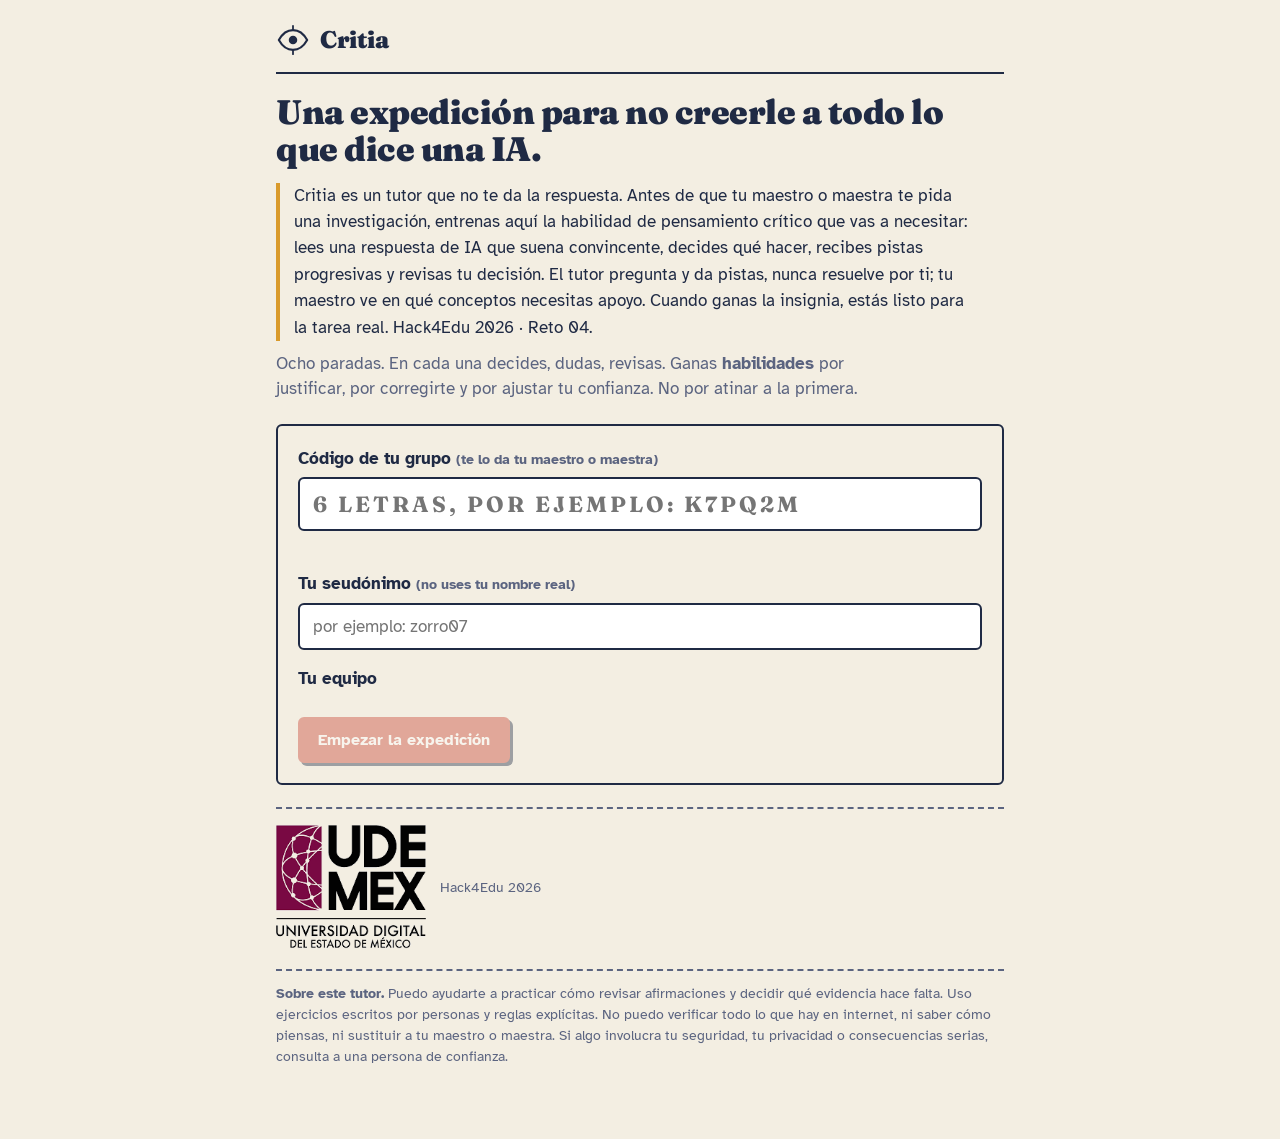
==== frontend/caso.html @ 3238a78c "Bloque 3: escalera de ayudas (pista suave → pista fuerte → respuesta al final), botón 'Necesito una " ====
<!doctype html>
<html lang="es">
<head>
<meta charset="utf-8">
<meta name="viewport" content="width=device-width, initial-scale=1">
<title>Critia · Caso</title>
<link rel="stylesheet" href="assets/css/estilo.css">
</head>
<body>
<div class="contenedor">
  <header class="cabecera">
    <a class="logo" href="index.html"><span class="ojo" id="logo-ojo"></span>Critia</a>
    <div class="jugador" id="jugador"></div>
  </header>

  <div class="pasos">
    <div class="paso" id="p1"></div><div class="paso" id="p2"></div><div class="paso" id="p3"></div><div class="paso" id="p4"></div>
  </div>

  <!-- Paso 1: decidir -->
  <section id="decidir" class="tarjeta">
    <div class="etiqueta-mision" id="etiqueta"></div>
    <h1 id="titulo"></h1>
    <div class="situacion" id="situacion"></div>
    <div class="pregunta" id="pregunta"></div>
    <div class="opciones" id="opciones"></div>
    <textarea id="abierta" class="oculto" placeholder="Escribe aquí tu respuesta..."></textarea>

    <div class="confianza">
      <div class="confianza-cab"><label for="conf" style="margin:0">¿Qué tan seguro estás?</label><span class="confianza-valor" id="conf-valor">50</span></div>
      <input type="range" id="conf" min="0" max="100" step="5" value="50">
      <div class="escala"><span>Nada seguro</span><span>Totalmente seguro</span></div>
    </div>

    <label for="just">¿Por qué? <span class="suave peq">(una línea; cuenta como una habilidad)</span></label>
    <input type="text" id="just" placeholder="Elegí esto porque..." maxlength="200">

    <div class="tutor oculto" id="pista-previa" style="margin-top:12px">
      <div class="avatar" id="av0"></div>
      <div><div class="dice" id="pp-dice"></div><div class="motivo" id="pp-motivo"></div><div class="pista" id="pp-pista"></div></div>
    </div>
    <div class="acciones">
      <button class="btn btn-primario" id="enviar" disabled>Decidir</button>
      <button class="btn btn-secundario" id="pedir-pista" title="Cada pista que pides te ayuda un poco más; resolver sin pistas vale más">Necesito una pista</button>
      <button class="btn btn-enlace" id="duda" title="Si crees que el caso está mal planteado">Creo que este caso está mal</button>
    </div>
  </section>

  <!-- Paso 2: pista -->
  <section id="pista-seccion" class="oculto">
    <div class="tutor">
      <div class="avatar" id="av1"></div>
      <div>
        <div class="dice" id="tutor-dice"></div>
        <div class="motivo" id="tutor-motivo"></div>
        <div class="pista" id="tutor-pista"></div>
      </div>
    </div>
  </section>

  <!-- Paso 3: revisar -->
  <section id="revisar" class="tarjeta oculto">
    <h2>Piénsalo otra vez. ¿Qué decides?</h2>
    <p class="suave">Puedes quedarte con tu respuesta o cambiarla. Lo que cuenta es que la revises.</p>
    <div class="opciones" id="opciones2"></div>
    <div class="confianza">
      <div class="confianza-cab"><label for="conf2" style="margin:0">¿Y ahora qué tan seguro estás?</label><span class="confianza-valor" id="conf2-valor">50</span></div>
      <input type="range" id="conf2" min="0" max="100" step="5" value="50">
      <div class="escala"><span>Nada seguro</span><span>Totalmente seguro</span></div>
    </div>
    <div class="acciones"><button class="btn btn-primario" id="enviar2" disabled>Confirmar</button></div>
  </section>

  <!-- Paso 4: cierre -->
  <section id="cierre" class="tarjeta oculto">
    <div class="tutor" style="margin-top:0">
      <div class="avatar" id="av2"></div>
      <div><div class="dice" id="cierre-dice"></div><div class="motivo" id="cierre-motivo"></div></div>
    </div>
    <div class="sentidos-ganados" id="sentidos"></div>
    <h2>Lo que había que ver</h2>
    <div class="explicacion" id="explicacion"></div>
    <div class="habilidad-caja" id="habilidad"></div>
    <div id="reflexion-caja">
      <label for="reflexion" id="reflexion-pregunta"></label>
      <textarea id="reflexion" placeholder="Escribe con tus palabras..."></textarea>
      <p class="suave peq">Esto lo lee tu maestro o maestra, no el sistema.</p>
    </div>
    <div class="acciones">
      <button class="btn btn-primario" id="terminar">Guardar y volver al mapa</button>
    </div>
  </section>
  <div class="pie-inst"><img src="assets/img/udemex.png" alt="Universidad Digital del Estado de México"><span>Hack4Edu 2026</span></div>
</div>

<script src="assets/js/iconos.js"></script>
<script src="assets/js/api.js"></script>
<script>
(async function () {
  document.getElementById('logo-ojo').innerHTML = ICONO.ojo;
  document.getElementById('av1').innerHTML = ICONO.ojo;
  document.getElementById('av2').innerHTML = ICONO.ojo;
  document.getElementById('av0').innerHTML = ICONO.ojo;
  const alumno = Sesion.leer();
  if (!alumno) { location.href = 'index.html'; return; }
  const id = new URLSearchParams(location.search).get('id');
  if (!id) { location.href = 'index.html'; return; }

  const meta = await api('/meta');
  const mapaQ = Sesion.mapa() ? `?mapa=${Sesion.mapa()}` : '';
  const prog = await api(`/alumno/${alumno.seudonimo}/progreso${mapaQ}`);
  pintarCabecera(alumno, prog.sentidos_total);

  const ab = await api(`/caso/${id}/abrir`, 'POST', { seudonimo: alumno.seudonimo, mapa: Sesion.mapa() });
  const caso = ab.caso, intento = ab.intento_id;
  const abierta = caso.formato === 'reflexion_abierta';
  const mision = meta.misiones.find(m => m.n === caso.mision);

  const $ = s => document.getElementById(s);
  const setPaso = n => { for (let i = 1; i <= 4; i++) { const p = $('p' + i); p.className = 'paso' + (i < n ? ' hecho' : i === n ? ' activo' : ''); } };
  setPaso(1);

  // ---- Paso 1 ----
  $('etiqueta').textContent = `Misión ${caso.mision} · ${mision ? mision.nombre : ''}`;
  $('titulo').textContent = caso.titulo;
  $('situacion').textContent = caso.situacion;
  $('pregunta').textContent = caso.pregunta;

  let clave = null, clave2 = null;
  function pintarOpciones(contenedor, alElegir) {
    contenedor.innerHTML = '';
    caso.opciones.forEach(o => {
      const b = document.createElement('button');
      b.className = 'opcion';
      b.innerHTML = `<span class="letra">${esc(o.clave)}</span><span>${esc(o.texto)}</span>`;
      b.onclick = () => { [...contenedor.children].forEach(x => x.classList.remove('elegida')); b.classList.add('elegida'); alElegir(o.clave); };
      contenedor.appendChild(b);
    });
  }
  if (abierta) {
    $('opciones').classList.add('oculto');
    $('abierta').classList.remove('oculto');
    $('just').parentElement.querySelector('label[for=just]').classList.add('oculto');
    $('just').classList.add('oculto');
    $('abierta').oninput = () => { $('enviar').disabled = $('abierta').value.trim().length < 10; };
    $('duda').classList.add('oculto');
  } else {
    pintarOpciones($('opciones'), k => { clave = k; $('enviar').disabled = false; });
  }
  $('conf').oninput = () => $('conf-valor').textContent = $('conf').value;
  $('conf2').oninput = () => $('conf2-valor').textContent = $('conf2').value;

  // Pedir una pista antes de decidir (sube un escalón cada vez; máximo 2)
  let pistasPedidas = 0;
  $('pedir-pista').onclick = async () => {
    try {
      const r = await api(`/intento/${intento}/pista`, 'POST');
      pistasPedidas = r.nivel;
      $('pista-previa').classList.remove('oculto');
      $('pp-dice').textContent = r.texto_accion; $('pp-motivo').textContent = 'Motivo: ' + r.texto_motivo;
      $('pp-pista').innerHTML = `<b>Pista ${r.nivel === 1 ? 'suave' : 'fuerte'}:</b> ${esc(r.pista)}`;
      if (!r.quedan) { $('pedir-pista').disabled = true; $('pedir-pista').textContent = 'Ya no hay más pistas'; }
      else $('pedir-pista').textContent = 'Necesito otra pista';
    } catch (e) { toast(e.message); }
  };
  if (abierta) $('pedir-pista').classList.add('oculto');

  let dudaReportada = false;
  $('duda').onclick = async () => {
    if (dudaReportada) return;
    await api(`/intento/${intento}/duda`, 'POST');
    dudaReportada = true;
    toast('Gracias por avisar. Tu maestro revisará este caso. Aun así, responde.');
  };

  $('enviar').onclick = async () => {
    $('enviar').disabled = true;
    try {
      const conf = +$('conf').value;
      const just = abierta ? $('abierta').value.trim() : $('just').value.trim();
      const r = await api(`/intento/${intento}/responder`, 'POST', { clave: abierta ? '-' : clave, confianza: conf, justificacion: just });
      [...$('opciones').children].forEach(b => b.disabled = true);
      $('conf').disabled = true; $('just').disabled = true; $('abierta').disabled = true;

      if (abierta) {
        // Un caso abierto se cierra de inmediato: lo revisa el docente.
        const r2 = await api(`/intento/${intento}/revisar`, 'POST', { clave: '-', confianza: conf });
        await api(`/intento/${intento}/reflexion`, 'POST', { texto: just });
        mostrarCierre(r2, true);
        return;
      }
      setPaso(2);
      $('tutor-dice').textContent = r.texto_accion;
      $('tutor-motivo').textContent = 'Motivo: ' + r.texto_motivo;
      $('tutor-pista').innerHTML = r.pista ? `<b>Pista ${r.nivel === 2 ? 'fuerte' : 'suave'}:</b> ${esc(r.pista)}` : '';
      $('pedir-pista').disabled = true;
      $('tutor-pista').classList.toggle('oculto', !r.pista);
      $('pista-seccion').classList.remove('oculto');
      $('revisar').classList.remove('oculto');
      $('conf2').value = conf; $('conf2-valor').textContent = conf;
      pintarOpciones($('opciones2'), k => { clave2 = k; $('enviar2').disabled = false; });
      // Preselecciona la respuesta inicial
      const idx = caso.opciones.findIndex(o => o.clave === clave);
      if (idx >= 0) $('opciones2').children[idx].click();
      $('revisar').scrollIntoView({ behavior: 'smooth' });
      setPaso(3);
    } catch (e) { toast(e.message); $('enviar').disabled = false; }
  };

  // ---- Paso 3 ----
  $('enviar2').onclick = async () => {
    $('enviar2').disabled = true;
    try {
      const r2 = await api(`/intento/${intento}/revisar`, 'POST', { clave: clave2, confianza: +$('conf2').value });
      if (r2.continua) {
        // Todavía queda una ayuda: el tutor señala dónde mirar y pide una tercera decisión
        $('tutor-dice').textContent = r2.texto_accion;
        $('tutor-motivo').textContent = 'Motivo: ' + r2.texto_motivo;
        $('tutor-pista').innerHTML = `<b>Pista fuerte:</b> ${esc(r2.pista)}`;
        $('revisar').querySelector('h2').textContent = 'Última decisión. ¿Qué eliges ahora?';
        $('pista-seccion').scrollIntoView({ behavior: 'smooth' });
        $('enviar2').disabled = false;
        return;
      }
      [...$('opciones2').children].forEach(b => b.disabled = true);
      $('conf2').disabled = true;
      mostrarCierre(r2, false);
    } catch (e) { toast(e.message); $('enviar2').disabled = false; }
  };

  // ---- Paso 4 ----
  function mostrarCierre(r2, esAbierta) {
    setPaso(4);
    $('cierre-dice').textContent = r2.texto_accion;
    $('cierre-motivo').textContent = 'Motivo: ' + r2.texto_motivo;
    $('sentidos').innerHTML = meta.sentidos.map(s => `
      <div class="sentido ${r2.sentidos.includes(s.clave) ? 'ganado' : ''}" title="${s.descripcion}">
        <span class="icono">${ICONO[s.clave] || ''}</span><div class="nombre">${s.nombre}</div>
      </div>`).join('');
    $('explicacion').textContent = r2.explicacion;
    const RES = { solo: 'Lo resolviste sin pistas.', con_pregunta: 'Lo resolviste con una pregunta de ayuda.', con_senalamiento: 'Lo resolviste después de que el tutor te señaló dónde mirar.', no_resolvio: 'Esta vez no salió; la explicación te muestra el paso que faltaba.' };
    if (r2.resolucion && RES[r2.resolucion]) $('cierre-motivo').textContent += ' · ' + RES[r2.resolucion];
    if (r2.habilidad) {
      const hDef = (meta.marco_teorico?.habilidades || []).find(h => h.clave === r2.habilidad.clave) || {};
      $('habilidad').innerHTML = `<span class="icono">${ICONO.lupa || ''}</span><div><b>Habilidad que practicaste:</b> ${esc(r2.habilidad.nombre)} <span class="suave">· ${esc(r2.habilidad.autor)}</span>${hDef.definicion ? `<div class="peq suave">${esc(hDef.definicion)}</div>` : ''}</div>`;
    }
    if (r2.reflexion && !esAbierta) { $('reflexion-pregunta').textContent = r2.reflexion; }
    else { $('reflexion-caja').classList.add('oculto'); }
    $('cierre').classList.remove('oculto');
    $('cierre').scrollIntoView({ behavior: 'smooth' });
    pintarCabecera(alumno, prog.sentidos_total + r2.sentidos.length);
  }

  $('terminar').onclick = async () => {
    const t = $('reflexion').value.trim();
    if (t && !$('reflexion-caja').classList.contains('oculto')) {
      await api(`/intento/${intento}/reflexion`, 'POST', { texto: t });
    }
    location.href = 'index.html';
  };
})().catch(e => { console.error(e); toast('Algo falló: ' + e.message, 5000); });
</script>
</body>
</html>
---- frontend/assets/css/estilo.css ----
/* Critia — cuaderno de expedición */
@import url('https://fonts.googleapis.com/css2?family=Fraunces:opsz,wght@9..144,500;9..144,700;9..144,900&family=Atkinson+Hyperlegible:ital,wght@0,400;0,700;1,400&display=swap');

:root {
  --papel: #F3EEE2;
  --papel-2: #EAE3D3;
  --papel-3: #DED5C0;
  --tinta: #1F2A44;
  --tinta-suave: #5B6480;
  --sello: #C8402F;
  --hierba: #4F7A4A;
  --ambar: #D99A2B;
  --ambar-claro: #F4E2B8;
  --rojo: #C8402F; --azul: #2F5FA8; --verde: #4F7A4A; --amarillo: #D99A2B; --violeta: #6B2D9E;
  --trazo: 2px;
  --r: 6px;
  --serif: 'Fraunces', Georgia, serif;
  --sans: 'Atkinson Hyperlegible', system-ui, sans-serif;
}

* { box-sizing: border-box; }
html, body { margin: 0; padding: 0; }
body {
  font-family: var(--sans);
  background: var(--papel);
  color: var(--tinta);
  line-height: 1.5;
  font-size: 17px;
  min-height: 100vh;
}
a { color: var(--tinta); }
button { font-family: inherit; }
.oculto { display: none !important; }
:focus-visible { outline: 3px solid var(--ambar); outline-offset: 2px; }
@media (prefers-reduced-motion: reduce) { *, *::before, *::after { animation: none !important; transition: none !important; } }

.contenedor { max-width: 760px; margin: 0 auto; padding: 16px 16px 72px; }

/* ---------- Cabecera ---------- */
.cabecera { display: flex; align-items: center; justify-content: space-between; gap: 12px; padding: 6px 0 14px; border-bottom: var(--trazo) solid var(--tinta); margin-bottom: 20px; }
.logo { display: flex; align-items: center; gap: 10px; font-family: var(--serif); font-weight: 900; font-size: 24px; letter-spacing: -.3px; text-decoration: none; color: var(--tinta); }
.logo .ojo { width: 34px; height: 34px; flex: 0 0 34px; }
.jugador { display: flex; align-items: center; gap: 10px; font-size: 15px; }
.ficha-equipo { width: 12px; height: 12px; border-radius: 50%; display: inline-block; border: 2px solid var(--tinta); }
.ficha-equipo.rojo { background: var(--rojo); } .ficha-equipo.azul { background: var(--azul); }
.ficha-equipo.verde { background: var(--verde); } .ficha-equipo.amarillo { background: var(--amarillo); } .ficha-equipo.violeta { background: var(--violeta); }
.sentidos-pill { font-family: var(--serif); font-weight: 700; font-size: 18px; }
.sentidos-pill small { font-family: var(--sans); font-weight: 400; font-size: 13px; color: var(--tinta-suave); margin-left: 3px; }

/* ---------- Bloques ---------- */
.tarjeta { background: transparent; border: var(--trazo) solid var(--tinta); border-radius: var(--r); padding: 20px; }
.tarjeta + .tarjeta { margin-top: 18px; }
h1 { font-family: var(--serif); font-weight: 900; font-size: 34px; line-height: 1.1; margin: 0 0 8px; letter-spacing: -.5px; }
h2 { font-family: var(--serif); font-weight: 700; font-size: 22px; line-height: 1.2; margin: 0 0 8px; }
p { margin: 8px 0; }
.suave { color: var(--tinta-suave); }
.peq { font-size: 14px; }

/* ---------- Botones ---------- */
.btn { display: inline-flex; align-items: center; justify-content: center; gap: 8px; border: var(--trazo) solid var(--tinta); border-radius: var(--r); padding: 11px 18px; font-weight: 700; font-size: 16px; cursor: pointer; background: var(--papel); color: var(--tinta); text-decoration: none; transition: transform .08s; }
.btn:active { transform: translate(1px, 1px); }
.btn:disabled { opacity: .4; cursor: not-allowed; }
.btn-primario { background: var(--sello); border-color: var(--sello); color: #fff; box-shadow: 3px 3px 0 var(--tinta); }
.btn-primario:active { box-shadow: 1px 1px 0 var(--tinta); }
.btn-secundario { background: var(--papel); }
.btn-enlace { border: 0; background: transparent; text-decoration: underline; text-underline-offset: 3px; padding: 6px 8px; font-weight: 400; color: var(--tinta-suave); }

/* ---------- Formularios ---------- */
label { display: block; font-weight: 700; margin: 16px 0 6px; }
input[type=text], input[type=password], textarea, select {
  width: 100%; background: #fff; color: var(--tinta); border: var(--trazo) solid var(--tinta);
  border-radius: var(--r); padding: 11px 13px; font-size: 17px; font-family: inherit;
}
textarea { min-height: 96px; resize: vertical; }

.equipos { display: grid; grid-template-columns: repeat(4, 1fr); gap: 10px; }
.equipo-btn { border: var(--trazo) solid var(--tinta); background: var(--papel); color: var(--tinta); border-radius: var(--r); padding: 12px 6px; font-weight: 700; cursor: pointer; text-transform: capitalize; }
.equipo-btn .ficha-equipo { width: 22px; height: 22px; display: block; margin: 0 auto 6px; }
.equipo-btn.activo { background: var(--tinta); color: var(--papel); }
.equipo-btn.activo .ficha-equipo { border-color: var(--papel); }

/* ---------- Mapa: sendero ---------- */
.mapa-cab { display: flex; justify-content: space-between; align-items: flex-end; gap: 16px; flex-wrap: wrap; margin-bottom: 8px; }
.racha { display: flex; align-items: baseline; gap: 8px; }
.racha-num { font-family: var(--serif); font-weight: 900; font-size: 40px; line-height: 1; color: var(--ambar); }
.racha-puntos { display: inline-flex; gap: 5px; margin-left: 6px; vertical-align: middle; }
.racha-puntos i { width: 12px; height: 12px; border-radius: 50%; border: 2px solid var(--tinta); display: block; }
.racha-puntos i.on { background: var(--ambar); }
.enlaces { display: flex; gap: 8px; flex-wrap: wrap; margin: 14px 0 6px; }

.sendero { position: relative; margin-top: 10px; }
.sendero svg.trazo { position: absolute; left: 0; top: 0; width: 100%; height: 100%; pointer-events: none; z-index: 0; }
.parada { position: relative; display: grid; grid-template-columns: 64px 1fr; gap: 14px; padding: 18px 0 22px; }
.parada .marca { width: 52px; height: 52px; border-radius: 50%; border: 3px solid var(--tinta); background: var(--papel); display: grid; place-items: center; font-family: var(--serif); font-weight: 900; font-size: 22px; position: relative; z-index: 1; margin-left: 6px; }
.parada.completa .marca { background: var(--hierba); color: var(--papel); border-color: var(--hierba); }
.parada.actual .marca { background: var(--ambar); border-color: var(--tinta); }
.parada.bloqueada .nombre, .parada.bloqueada .desc, .parada.bloqueada .pins { opacity: .5; }
.parada.bloqueada .marca { color: var(--tinta-suave); border-color: var(--tinta-suave); border-style: dashed; }
.parada .nombre { font-family: var(--serif); font-weight: 700; font-size: 22px; line-height: 1.15; margin-top: 10px; }
.parada .desc { color: var(--tinta-suave); font-size: 15px; margin: 4px 0 10px; max-width: 52ch; }
.parada .avance { font-size: 13px; color: var(--tinta-suave); margin-left: 8px; font-family: var(--sans); font-weight: 400; }
.pins { display: flex; flex-direction: column; gap: 6px; }
.pin { display: inline-flex; align-items: center; gap: 10px; text-decoration: none; font-size: 16px; padding: 8px 12px; border: var(--trazo) solid var(--tinta); border-radius: var(--r); background: #fff; width: fit-content; max-width: 100%; }
.pin::before { content: ""; width: 10px; height: 10px; border-radius: 50%; border: 2px solid var(--tinta); flex: 0 0 10px; }
.pin.hecho { border-style: dashed; background: transparent; color: var(--tinta-suave); }
.pin.hecho::before { background: var(--hierba); border-color: var(--hierba); }
.pin.pendiente:hover { background: var(--ambar-claro); }
.pin.provisional::after { content: "nuevo"; font-size: 12px; background: var(--ambar); color: var(--tinta); padding: 1px 7px; border-radius: 999px; }
.pin .n { font-size: 13px; color: var(--tinta-suave); }
.sello { position: absolute; right: 0; top: 14px; width: 74px; height: 74px; transform: rotate(-12deg); }
.detective .marca { background: var(--tinta); color: var(--papel); }
.detective.bloqueada .marca { background: var(--papel); color: var(--tinta); }

/* ---------- Caso ---------- */
.pasos { display: grid; grid-template-columns: repeat(4, 1fr); gap: 6px; margin-bottom: 18px; }
.paso { height: 8px; border: 2px solid var(--tinta); border-radius: 4px; background: var(--papel); }
.paso.activo { background: var(--ambar); }
.paso.hecho { background: var(--tinta); }
.etiqueta-mision { font-size: 14px; color: var(--tinta-suave); }
.situacion { border-left: 4px solid var(--tinta); padding: 6px 0 6px 16px; margin: 16px 0; white-space: pre-line; font-size: 18px; line-height: 1.55; }
.pregunta { font-family: var(--serif); font-weight: 700; font-size: 21px; margin: 18px 0 12px; }
.opciones { display: grid; gap: 10px; }
.opcion { display: flex; gap: 14px; align-items: flex-start; text-align: left; background: #fff; border: var(--trazo) solid var(--tinta); border-radius: var(--r); padding: 12px 14px; color: var(--tinta); cursor: pointer; font-size: 17px; line-height: 1.4; }
.opcion .letra { flex: 0 0 32px; height: 32px; border-radius: 50%; border: 2px solid var(--tinta); display: grid; place-items: center; font-family: var(--serif); font-weight: 900; }
.opcion.elegida { background: var(--tinta); color: var(--papel); }
.opcion.elegida .letra { background: var(--ambar); color: var(--tinta); border-color: var(--ambar); }
.opcion:disabled { cursor: default; }

.confianza { margin-top: 20px; }
.confianza-cab { display: flex; justify-content: space-between; align-items: baseline; }
.confianza-valor { font-family: var(--serif); font-weight: 900; font-size: 34px; color: var(--ambar); line-height: 1; }
input[type=range] { width: 100%; accent-color: var(--ambar); margin: 10px 0 4px; height: 28px; }
.escala { display: flex; justify-content: space-between; font-size: 13px; color: var(--tinta-suave); }

.tutor { position: relative; display: grid; grid-template-columns: 44px 1fr; gap: 14px; background: var(--ambar-claro); border: var(--trazo) solid var(--tinta); border-radius: var(--r); padding: 16px 18px 16px 14px; margin-top: 18px; }
.tutor::after { content: ""; position: absolute; right: -2px; top: -2px; width: 0; height: 0; border-style: solid; border-width: 0 26px 26px 0; border-color: transparent var(--papel) transparent transparent; }
.tutor .avatar { width: 44px; height: 44px; }
.tutor .dice { font-weight: 700; font-size: 17px; }
.tutor .motivo { font-size: 14px; color: var(--tinta-suave); margin-top: 6px; }
.tutor .pista { margin-top: 10px; padding: 10px 12px; background: #fff; border: 2px dashed var(--tinta); border-radius: var(--r); }
.tutor .pista b { color: var(--sello); }

.sentidos-ganados { display: grid; grid-template-columns: repeat(3, 1fr); gap: 10px; margin: 16px 0; }
.sentido { text-align: center; padding: 14px 8px 12px; border: var(--trazo) dashed var(--tinta-suave); border-radius: var(--r); color: var(--tinta-suave); }
.sentido.ganado { border-style: solid; border-color: var(--hierba); color: var(--tinta); background: #fff; animation: pop .35s ease; }
.sentido .icono { width: 30px; height: 30px; margin: 0 auto 6px; display: block; }
.sentido .nombre { font-weight: 700; font-size: 15px; }
@keyframes pop { 0% { transform: scale(.7); } 70% { transform: scale(1.06); } 100% { transform: scale(1); } }
.explicacion { background: #fff; border: var(--trazo) solid var(--tinta); border-radius: var(--r); padding: 14px 16px; margin-top: 10px; line-height: 1.55; }
.aviso { font-size: 14px; color: var(--tinta-suave); border-top: 2px dashed var(--tinta-suave); padding-top: 12px; margin-top: 20px; }
.acciones { display: flex; gap: 10px; flex-wrap: wrap; align-items: center; margin-top: 20px; }

.toast { position: fixed; left: 50%; bottom: 24px; transform: translateX(-50%); background: var(--tinta); color: var(--papel); padding: 12px 18px; border-radius: var(--r); z-index: 10; max-width: 90vw; }

@media (max-width: 600px) {
  body { font-size: 16px; }
  .contenedor { padding: 12px 14px 64px; }
  h1 { font-size: 28px; }
  .parada { grid-template-columns: 52px 1fr; gap: 10px; }
  .parada .marca { width: 44px; height: 44px; font-size: 19px; margin-left: 4px; }
  .parada .nombre { font-size: 19px; }
  .equipos { grid-template-columns: repeat(2, 1fr); }
  .sello { width: 60px; height: 60px; top: 10px; }
  .logo { font-size: 20px; }
  .sentidos-pill { font-size: 16px; }
}

/* ---------- Objetivo e institución (entrada) ---------- */
.objetivo { max-width: 64ch; font-size: 17px; line-height: 1.55; border-left: 4px solid var(--ambar); padding-left: 14px; margin: 14px 0 10px; }
.institucion { display: flex; align-items: center; gap: 14px; margin-top: 22px; padding-top: 16px; border-top: 2px dashed var(--tinta-suave); color: var(--tinta-suave); font-size: 14px; }
.institucion img { width: 150px; max-width: 42vw; height: auto; display: block; }
.pie-inst { display: flex; align-items: center; justify-content: center; gap: 10px; margin-top: 40px; color: var(--tinta-suave); font-size: 13px; }
.pie-inst img { width: 90px; height: auto; opacity: .85; }
@media (max-width: 600px) {
  .objetivo { font-size: 16px; }
  .institucion { flex-direction: column; align-items: flex-start; gap: 8px; }
  .institucion img { width: 130px; }
}

/* Habilidad del marco teórico mostrada al cierre del caso */
.habilidad-caja{display:flex;gap:12px;align-items:flex-start;margin:14px 0 6px;padding:12px 14px;border:1.5px dashed var(--hierba);border-radius:10px;background:rgba(79,122,74,.07);font-size:15px}
.habilidad-caja .icono{width:26px;height:26px;flex:none;color:var(--hierba)}
.habilidad-caja .icono svg{width:26px;height:26px}
.habilidad-caja:empty{display:none}

/* Selector de postulados en el generador */
.post-grid{display:grid;grid-template-columns:repeat(auto-fill,minmax(300px,1fr));gap:10px;margin:6px 0 14px}
.post-card{display:flex;gap:10px;align-items:flex-start;padding:10px 12px;border:1.5px solid var(--tinta);border-radius:10px;background:#fff;cursor:pointer;font-weight:400;margin:0}
.post-card:has(input:checked){background:rgba(217,154,43,.14);border-color:var(--sello);box-shadow:0 0 0 2px var(--ambar-claro)}
.post-card input{margin-top:4px;flex:none}
.post-card .post-titulo{font-family:var(--serif);font-weight:700;font-size:16px}
.post-card .peq{margin-top:3px}

/* Escudos de equipo */
.escudo { width: 28px; height: 28px; object-fit: contain; display: inline-block; vertical-align: middle; }
.equipo-btn .escudo { width: 56px; height: 56px; display: block; margin: 0 auto 4px; }
/* Selector de mapa (materia) del grupo */
.mapas-sel { display: flex; flex-wrap: wrap; gap: 8px; margin: 10px 0 4px; }
.mapas-sel .mapa-tab { border: 1.5px solid var(--tinta); border-radius: 999px; padding: 6px 14px; background: #fff; cursor: pointer; font: inherit; font-size: 14px; }
.mapas-sel .mapa-tab small { color: var(--tinta-suave); margin-left: 6px; }
.mapas-sel .mapa-tab.activo { background: var(--tinta); color: var(--papel); }
.mapas-sel .mapa-tab.activo small { color: rgba(243,238,226,.75); }
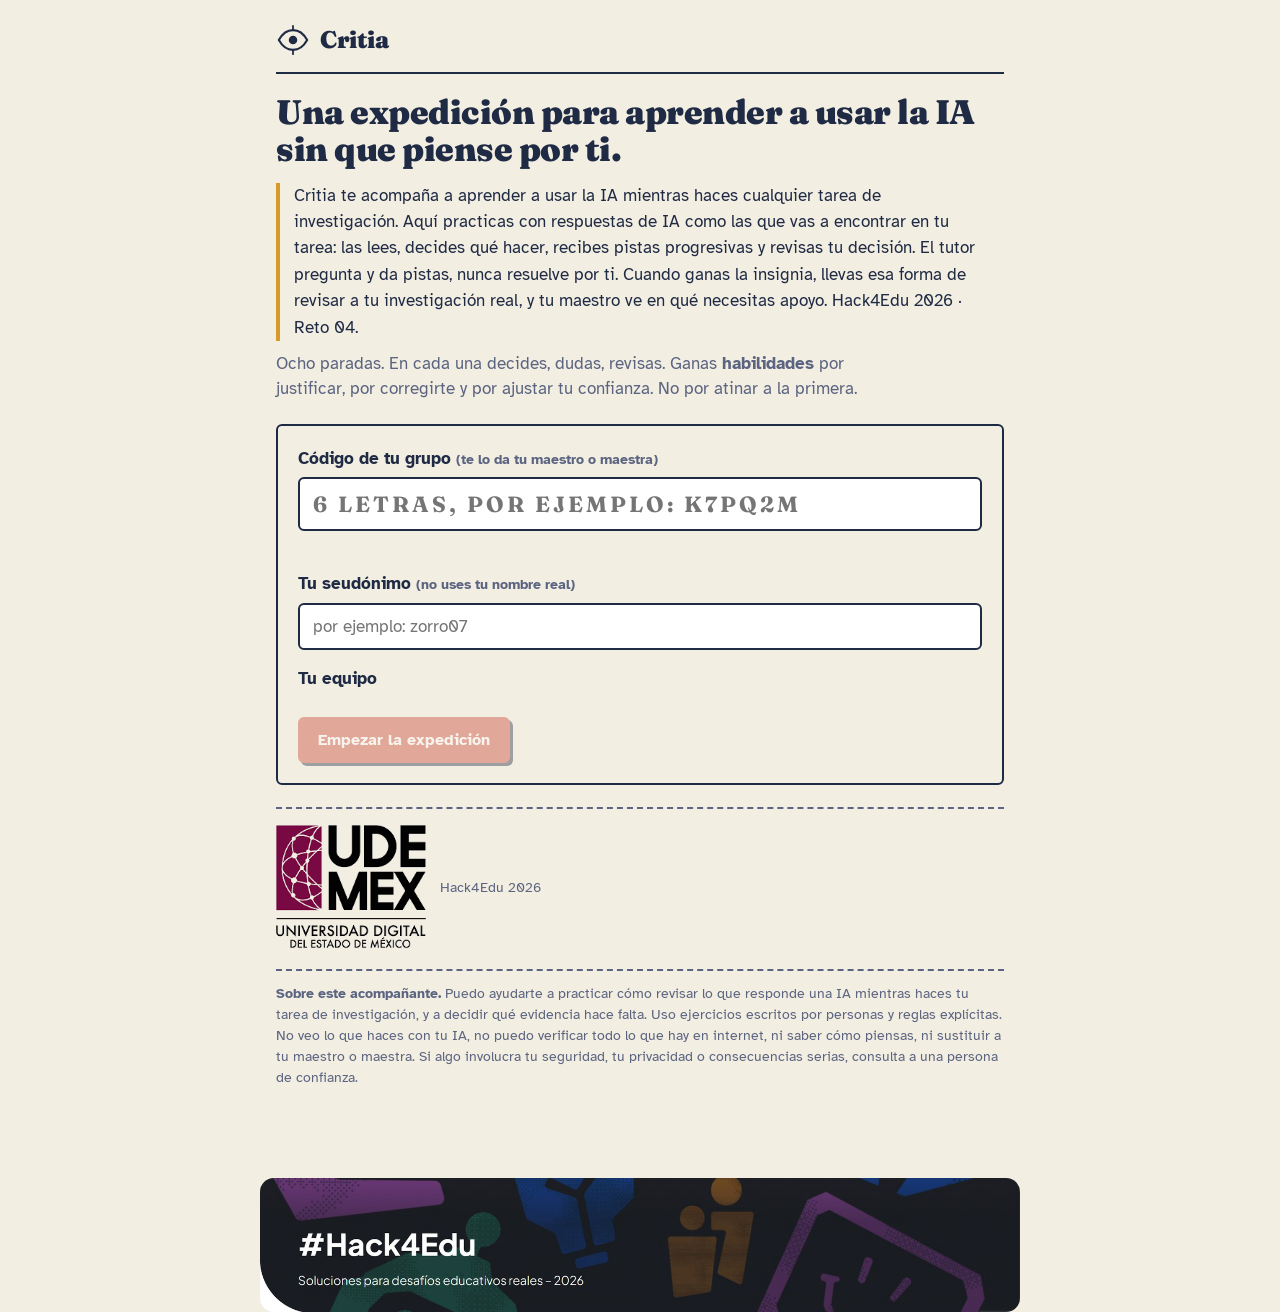
==== commit 6c9256eb: "Aviso 'Sobre este acompañante' acorde al nuevo mensaje y banner de Hack4Edu al pie de todas las pági" ====
--- a/frontend/caso.html
+++ b/frontend/caso.html
@@ -91,6 +91,7 @@
     </div>
   </section>
   <div class="pie-inst"><img src="assets/img/udemex.png" alt="Universidad Digital del Estado de México"><span>Hack4Edu 2026</span></div>
+  <div class="pie-h4e"><img src="assets/img/hack4edu.jpg" alt="#Hack4Edu · Soluciones para desafíos educativos reales – 2026"></div>
 </div>
 
 <script src="assets/js/iconos.js"></script>
--- a/frontend/assets/css/estilo.css
+++ b/frontend/assets/css/estilo.css
@@ -171,6 +171,8 @@
 .institucion img { width: 150px; max-width: 42vw; height: auto; display: block; }
 .pie-inst { display: flex; align-items: center; justify-content: center; gap: 10px; margin-top: 40px; color: var(--tinta-suave); font-size: 13px; }
 .pie-inst img { width: 90px; height: auto; opacity: .85; }
+.pie-h4e { margin: 18px auto 0; max-width: 760px; }
+.pie-h4e img { display: block; width: 100%; height: auto; border-radius: 14px; }
 @media (max-width: 600px) {
   .objetivo { font-size: 16px; }
   .institucion { flex-direction: column; align-items: flex-start; gap: 8px; }
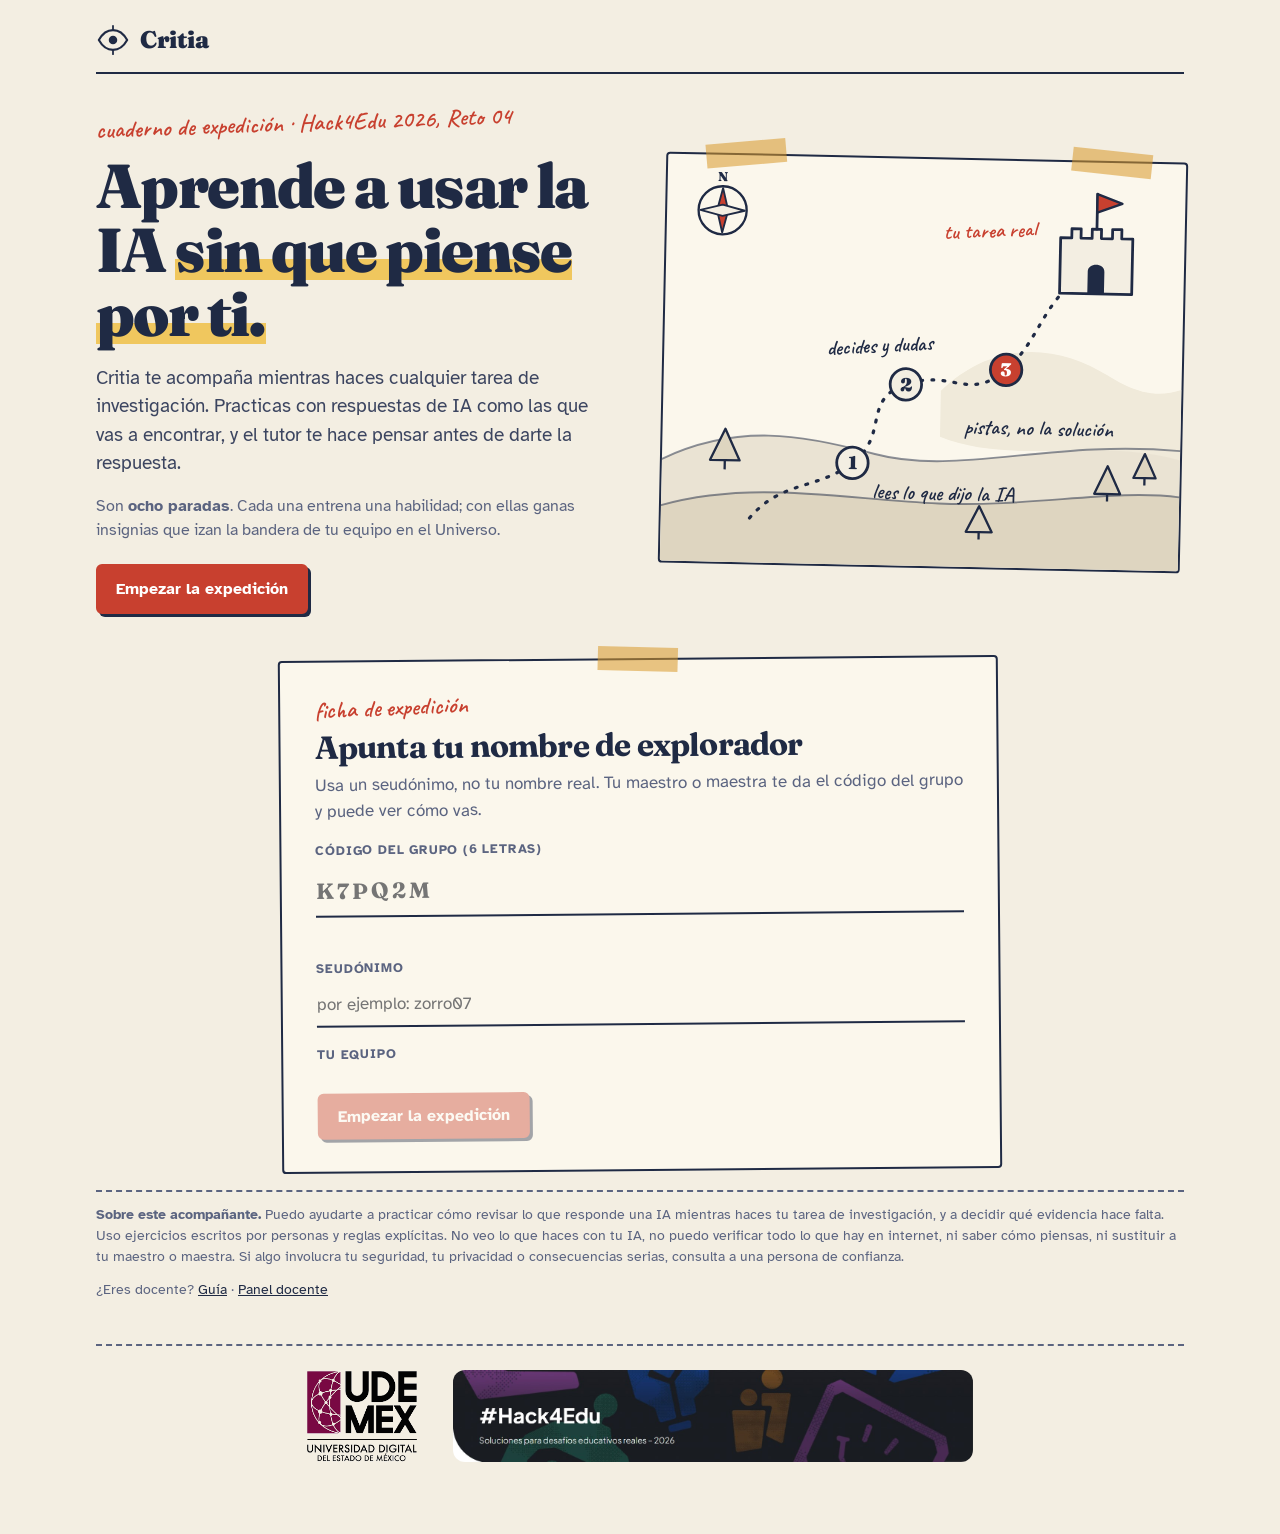
==== commit 7d8cc626: "Pie unificado (UDEMEX + banner Hack4Edu) en todas las páginas; se quita la sección 'Cómo se recorre " ====
--- a/frontend/caso.html
+++ b/frontend/caso.html
@@ -90,8 +90,10 @@
       <button class="btn btn-primario" id="terminar">Guardar y volver al mapa</button>
     </div>
   </section>
-  <div class="pie-inst"><img src="assets/img/udemex.png" alt="Universidad Digital del Estado de México"><span>Hack4Edu 2026</span></div>
-  <div class="pie-h4e"><img src="assets/img/hack4edu.jpg" alt="#Hack4Edu · Soluciones para desafíos educativos reales – 2026"></div>
+  <footer class="pie-site">
+    <img class="pie-udemex" src="assets/img/udemex.png" alt="Universidad Digital del Estado de México">
+    <img class="pie-banner" src="assets/img/hack4edu.jpg" alt="#Hack4Edu · Soluciones para desafíos educativos reales – 2026">
+  </footer>
 </div>
 
 <script src="assets/js/iconos.js"></script>
--- a/frontend/assets/css/estilo.css
+++ b/frontend/assets/css/estilo.css
@@ -1,5 +1,5 @@
 /* Critia — cuaderno de expedición */
-@import url('https://fonts.googleapis.com/css2?family=Fraunces:opsz,wght@9..144,500;9..144,700;9..144,900&family=Atkinson+Hyperlegible:ital,wght@0,400;0,700;1,400&display=swap');
+@import url('https://fonts.googleapis.com/css2?family=Fraunces:opsz,wght@9..144,500;9..144,700;9..144,900&family=Atkinson+Hyperlegible:ital,wght@0,400;0,700;1,400&family=Caveat:wght@600&display=swap');
 
 :root {
   --papel: #F3EEE2;
@@ -202,3 +202,34 @@
 .mapas-sel .mapa-tab small { color: var(--tinta-suave); margin-left: 6px; }
 .mapas-sel .mapa-tab.activo { background: var(--tinta); color: var(--papel); }
 .mapas-sel .mapa-tab.activo small { color: rgba(243,238,226,.75); }
+
+/* ---------- Portada (entrada) ---------- */
+.contenedor.ancho { max-width: 1120px; }
+.nota-mano { font-family: 'Caveat', cursive; font-weight: 600; font-size: 24px; color: var(--sello); transform: rotate(-2deg); transform-origin: left; }
+.heroe { display: flex; flex-wrap: wrap; gap: 44px; align-items: center; padding: 18px 0 10px; }
+.heroe-txt { flex: 1 1 440px; min-width: 0; }
+.heroe-txt h1 { font-size: clamp(36px, 5.4vw, 62px); line-height: 1.03; letter-spacing: -1.6px; margin: 6px 0 18px; }
+.marca { background: linear-gradient(transparent 62%, #F0C75E 62%, #F0C75E 90%, transparent 90%); }
+.lead { font-size: 19px; max-width: 30em; color: #3C4560; margin: 0 0 24px; }
+.heroe-acc { display: flex; flex-wrap: wrap; gap: 20px; align-items: center; }
+.heroe-acc a:not(.btn) { text-underline-offset: 5px; }
+.hoja { position: relative; flex: 1 1 440px; min-width: 0; max-width: 560px; margin: 0 auto; transform: rotate(1.2deg); }
+.hoja svg { display: block; width: 100%; height: auto; background: #FBF7EC; border: var(--trazo) solid var(--tinta); border-radius: 4px; }
+.cinta { position: absolute; width: 80px; height: 24px; background: var(--ambar); opacity: .55; z-index: 2; }
+.cinta.c1 { top: -12px; left: 40px; transform: rotate(-6deg); }
+.cinta.c2 { top: -10px; right: 36px; transform: rotate(5deg); }
+.cinta.c3 { top: -13px; left: 50%; margin-left: -40px; transform: rotate(2deg); }
+.ficha { position: relative; width: 100%; max-width: 720px; margin: 34px auto 0; background: #FBF7EC; border: var(--trazo) solid var(--tinta); border-radius: 4px; padding: 30px 34px 32px; transform: rotate(-.5deg); }
+.ficha h2 { font-size: 32px; letter-spacing: -.8px; margin: 0 0 6px; }
+.ficha label { font-size: 13px; letter-spacing: .8px; text-transform: uppercase; color: var(--tinta-suave); margin: 18px 0 4px; }
+.ficha input[type=text] { background: transparent; border: 0; border-bottom: var(--trazo) solid var(--tinta); border-radius: 0; padding-left: 0; }
+.ficha .acciones { margin-top: 24px; }
+@media (max-width: 760px) {
+    .heroe { gap: 30px; }
+  .ficha { padding: 26px 20px 26px; }
+  }
+.paradas { font-size: 16px; color: var(--tinta-suave); max-width: 32em; margin: -8px 0 22px; }
+.pie-site { display: flex; flex-wrap: wrap; align-items: center; justify-content: center; gap: 24px 36px; margin: 44px auto 0; padding-top: 24px; border-top: 2px dashed var(--tinta-suave); }
+.pie-site .pie-udemex { width: 110px; height: auto; }
+.pie-site .pie-banner { width: 100%; max-width: 520px; height: auto; border-radius: 12px; display: block; }
+@media (max-width: 600px) { .pie-site { flex-direction: column; gap: 16px; } }
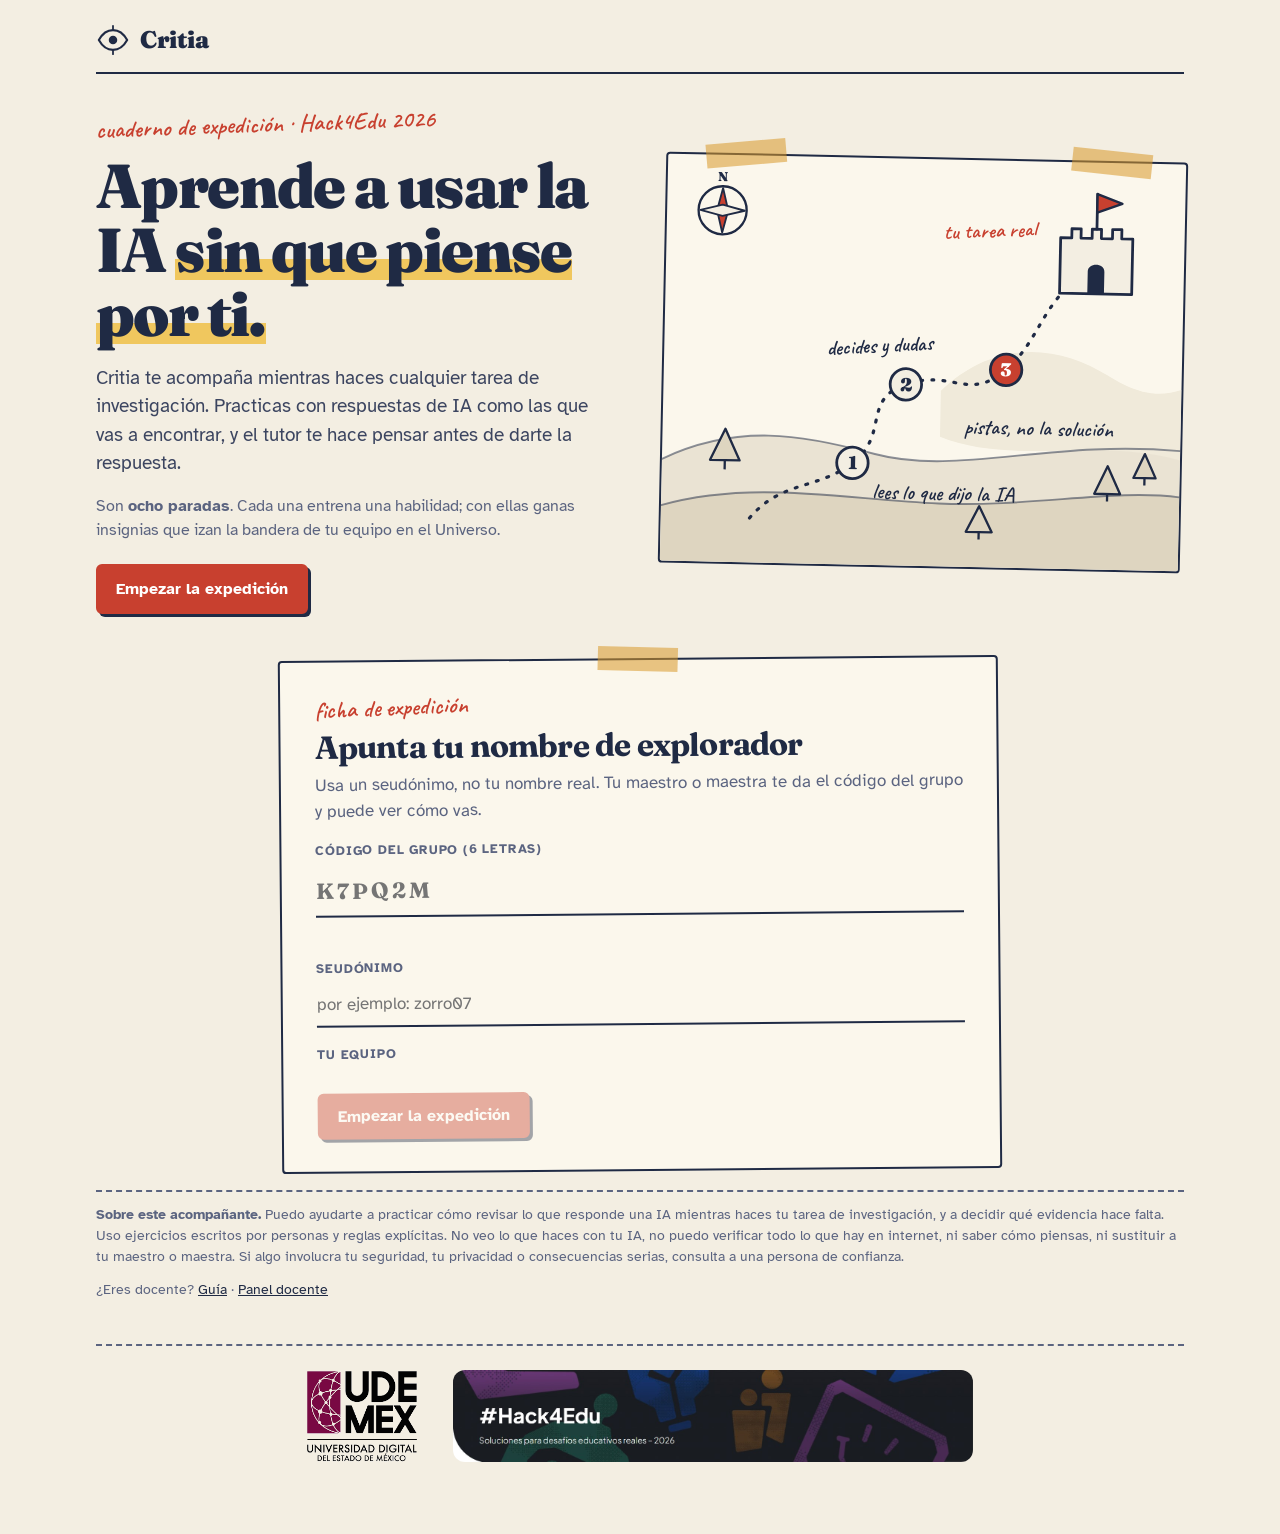
==== commit dfc95f68: "Caso en pasos tipo app con tema oscuro de juego - caso.html: un paso por pantalla (leer, decidir, se" ====
--- a/frontend/caso.html
+++ b/frontend/caso.html
@@ -2,179 +2,304 @@
 <html lang="es">
 <head>
 <meta charset="utf-8">
-<meta name="viewport" content="width=device-width, initial-scale=1">
+<meta name="viewport" content="width=device-width, initial-scale=1, viewport-fit=cover">
+<meta name="theme-color" content="#0F1528">
 <title>Critia · Caso</title>
 <link rel="stylesheet" href="assets/css/estilo.css">
+<link rel="stylesheet" href="assets/css/juego.css">
 </head>
-<body>
-<div class="contenedor">
-  <header class="cabecera">
-    <a class="logo" href="index.html"><span class="ojo" id="logo-ojo"></span>Critia</a>
-    <div class="jugador" id="jugador"></div>
+<body class="juego">
+<div class="app">
+  <header class="barra">
+    <a class="barra-salir" href="index.html" id="salir-caso" aria-label="Salir del caso y volver al mapa"></a>
+    <ol class="progreso" id="progreso" aria-hidden="true"></ol>
+    <div class="barra-jugador" id="jugador-mini"></div>
+    <div class="progreso-txt" id="progreso-txt" aria-live="polite"></div>
   </header>
 
-  <div class="pasos">
-    <div class="paso" id="p1"></div><div class="paso" id="p2"></div><div class="paso" id="p3"></div><div class="paso" id="p4"></div>
-  </div>
-
-  <!-- Paso 1: decidir -->
-  <section id="decidir" class="tarjeta">
-    <div class="etiqueta-mision" id="etiqueta"></div>
-    <h1 id="titulo"></h1>
-    <div class="situacion" id="situacion"></div>
-    <div class="pregunta" id="pregunta"></div>
-    <div class="opciones" id="opciones"></div>
-    <textarea id="abierta" class="oculto" placeholder="Escribe aquí tu respuesta..."></textarea>
-
-    <div class="confianza">
-      <div class="confianza-cab"><label for="conf" style="margin:0">¿Qué tan seguro estás?</label><span class="confianza-valor" id="conf-valor">50</span></div>
-      <input type="range" id="conf" min="0" max="100" step="5" value="50">
-      <div class="escala"><span>Nada seguro</span><span>Totalmente seguro</span></div>
-    </div>
-
-    <label for="just">¿Por qué? <span class="suave peq">(una línea; cuenta como una habilidad)</span></label>
-    <input type="text" id="just" placeholder="Elegí esto porque..." maxlength="200">
-
-    <div class="tutor oculto" id="pista-previa" style="margin-top:12px">
-      <div class="avatar" id="av0"></div>
-      <div><div class="dice" id="pp-dice"></div><div class="motivo" id="pp-motivo"></div><div class="pista" id="pp-pista"></div></div>
-    </div>
-    <div class="acciones">
-      <button class="btn btn-primario" id="enviar" disabled>Decidir</button>
-      <button class="btn btn-secundario" id="pedir-pista" title="Cada pista que pides te ayuda un poco más; resolver sin pistas vale más">Necesito una pista</button>
-      <button class="btn btn-enlace" id="duda" title="Si crees que el caso está mal planteado">Creo que este caso está mal</button>
-    </div>
-  </section>
-
-  <!-- Paso 2: pista -->
-  <section id="pista-seccion" class="oculto">
-    <div class="tutor">
-      <div class="avatar" id="av1"></div>
-      <div>
-        <div class="dice" id="tutor-dice"></div>
-        <div class="motivo" id="tutor-motivo"></div>
-        <div class="pista" id="tutor-pista"></div>
-      </div>
-    </div>
-  </section>
-
-  <!-- Paso 3: revisar -->
-  <section id="revisar" class="tarjeta oculto">
-    <h2>Piénsalo otra vez. ¿Qué decides?</h2>
-    <p class="suave">Puedes quedarte con tu respuesta o cambiarla. Lo que cuenta es que la revises.</p>
-    <div class="opciones" id="opciones2"></div>
-    <div class="confianza">
-      <div class="confianza-cab"><label for="conf2" style="margin:0">¿Y ahora qué tan seguro estás?</label><span class="confianza-valor" id="conf2-valor">50</span></div>
-      <input type="range" id="conf2" min="0" max="100" step="5" value="50">
-      <div class="escala"><span>Nada seguro</span><span>Totalmente seguro</span></div>
-    </div>
-    <div class="acciones"><button class="btn btn-primario" id="enviar2" disabled>Confirmar</button></div>
-  </section>
-
-  <!-- Paso 4: cierre -->
-  <section id="cierre" class="tarjeta oculto">
-    <div class="tutor" style="margin-top:0">
-      <div class="avatar" id="av2"></div>
-      <div><div class="dice" id="cierre-dice"></div><div class="motivo" id="cierre-motivo"></div></div>
-    </div>
-    <div class="sentidos-ganados" id="sentidos"></div>
-    <h2>Lo que había que ver</h2>
-    <div class="explicacion" id="explicacion"></div>
-    <div class="habilidad-caja" id="habilidad"></div>
-    <div id="reflexion-caja">
-      <label for="reflexion" id="reflexion-pregunta"></label>
-      <textarea id="reflexion" placeholder="Escribe con tus palabras..."></textarea>
-      <p class="suave peq">Esto lo lee tu maestro o maestra, no el sistema.</p>
-    </div>
-    <div class="acciones">
-      <button class="btn btn-primario" id="terminar">Guardar y volver al mapa</button>
-    </div>
-  </section>
-  <footer class="pie-site">
-    <img class="pie-udemex" src="assets/img/udemex.png" alt="Universidad Digital del Estado de México">
-    <img class="pie-banner" src="assets/img/hack4edu.jpg" alt="#Hack4Edu · Soluciones para desafíos educativos reales – 2026">
-  </footer>
+  <main class="escena" id="escena">
+
+    <!-- Leer -->
+    <section class="pantalla oculto" id="s-leer">
+      <div class="pantalla-cuerpo">
+        <span class="paso-nombre" id="etiqueta"></span>
+        <h1 id="titulo"></h1>
+        <p class="ayuda">Lee con calma lo que pasó. Después decides.</p>
+        <div class="chat-ia" id="situacion"></div>
+      </div>
+      <div class="acciones-fijas">
+        <button class="btn btn-primario" id="b-leer">Ya lo leí</button>
+      </div>
+    </section>
+
+    <!-- Decidir -->
+    <section class="pantalla oculto" id="s-decidir">
+      <div class="pantalla-cuerpo">
+        <span class="paso-nombre">Tu decisión</span>
+        <h2 id="pregunta"></h2>
+        <details class="pregunta-mini"><summary>Volver a leer el caso</summary><div id="situacion-mini"></div></details>
+        <div class="opciones" id="opciones" style="margin-top:14px"></div>
+        <textarea id="abierta" class="oculto" placeholder="Escribe aquí tu respuesta..." style="margin-top:14px;min-height:160px"></textarea>
+        <div class="pista-carta oculto" id="pp-caja" aria-live="polite"><span class="rotulo" id="pp-rotulo"></span><span id="pp-pista"></span></div>
+        <button class="pista-btn" id="pedir-pista"><span id="pp-icono"></span><span><span id="pp-texto">Necesito una pista</span><small id="pp-nota">Resolver sin pistas da un punto más a tu equipo</small></span></button>
+        <button class="btn btn-enlace enlace-duda" id="duda">Creo que este caso está mal planteado</button>
+      </div>
+      <div class="acciones-fijas">
+        <button class="btn btn-secundario btn-atras" id="b-decidir-atras" aria-label="Volver a leer"></button>
+        <button class="btn btn-primario" id="b-decidir" disabled>Elegir esta respuesta</button>
+      </div>
+    </section>
+
+    <!-- Confianza -->
+    <section class="pantalla oculto" id="s-confianza">
+      <div class="pantalla-cuerpo">
+        <span class="paso-nombre">Tu seguridad</span>
+        <h2>¿Qué tan seguro estás?</h2>
+        <div class="tu-respuesta" id="tu-respuesta"></div>
+        <div class="medidor">
+          <div class="medidor-num" id="conf-valor">50</div>
+          <div class="medidor-palabra" id="conf-palabra"></div>
+          <input type="range" id="conf" min="0" max="100" step="5" value="50" aria-label="Qué tan seguro estás, de 0 a 100">
+          <div class="escala"><span>Nada seguro</span><span>Totalmente seguro</span></div>
+        </div>
+        <div id="just-caja">
+          <label for="just">¿Por qué elegiste eso?</label>
+          <input type="text" id="just" placeholder="Elegí esto porque..." maxlength="200">
+          <p class="ayuda" style="margin-top:6px">Una línea basta. Explicar tu razón cuenta como la habilidad «Justificar».</p>
+        </div>
+      </div>
+      <div class="acciones-fijas">
+        <button class="btn btn-secundario btn-atras" id="b-conf-atras" aria-label="Cambiar mi respuesta"></button>
+        <button class="btn btn-primario" id="enviar">Decidir</button>
+      </div>
+    </section>
+
+    <!-- Tutor -->
+    <section class="pantalla oculto" id="s-tutor">
+      <div class="pantalla-cuerpo tutor-escena">
+        <div class="tutor-ojo" id="tutor-ojo"></div>
+        <div class="globo" id="tutor-dice" aria-live="polite"></div>
+        <div class="pista-carta oculto" id="tutor-pista-caja"><span class="rotulo" id="tutor-rotulo"></span><span id="tutor-pista"></span></div>
+        <details class="porque"><summary>¿Por qué el tutor me dice esto?</summary><div id="tutor-motivo"></div></details>
+      </div>
+      <div class="acciones-fijas">
+        <button class="btn btn-primario" id="b-tutor">Revisar mi respuesta</button>
+      </div>
+    </section>
+
+    <!-- Revisar -->
+    <section class="pantalla oculto" id="s-revisar">
+      <div class="pantalla-cuerpo">
+        <span class="paso-nombre">Revisión</span>
+        <h2 id="revisar-titulo">Piénsalo otra vez. ¿Qué decides?</h2>
+        <p class="ayuda">Puedes quedarte con tu respuesta o cambiarla. Lo que cuenta es que la revises.</p>
+        <div class="pista-carta oculto" id="rev-pista-caja" style="margin:0 0 14px;animation:none"><span class="rotulo" id="rev-rotulo"></span><span id="rev-pista"></span></div>
+        <div class="opciones" id="opciones2"></div>
+        <div class="confianza">
+          <div class="confianza-cab"><label for="conf2" style="margin:0">¿Y ahora qué tan seguro estás?</label><span class="confianza-valor" id="conf2-valor">50</span></div>
+          <input type="range" id="conf2" min="0" max="100" step="5" value="50">
+          <div class="escala"><span>Nada seguro</span><span>Totalmente seguro</span></div>
+        </div>
+      </div>
+      <div class="acciones-fijas">
+        <button class="btn btn-primario" id="enviar2" disabled>Confirmar</button>
+      </div>
+    </section>
+
+    <!-- Resultado -->
+    <section class="pantalla oculto" id="s-resultado">
+      <div class="pantalla-cuerpo">
+        <div class="resultado-cab">
+          <div class="sello-res" id="sello-res"></div>
+          <h1 id="res-titulo"></h1>
+          <p class="ayuda" id="cierre-dice" style="margin:0"></p>
+        </div>
+        <div class="sentidos-ganados" id="sentidos"></div>
+        <div class="puntos-equipo" id="puntos-equipo"></div>
+        <div class="racha-linea" id="racha-linea"></div>
+        <div class="bloque-titulo">Lo que había que ver</div>
+        <div class="explicacion" id="explicacion"></div>
+        <div class="habilidad-caja" id="habilidad"></div>
+        <details class="porque"><summary>¿Por qué el tutor cerró así?</summary><div id="cierre-motivo"></div></details>
+      </div>
+      <div class="acciones-fijas">
+        <button class="btn btn-primario" id="b-resultado">Continuar</button>
+      </div>
+    </section>
+
+    <!-- Reflexión -->
+    <section class="pantalla oculto" id="s-reflexion">
+      <div class="pantalla-cuerpo">
+        <span class="paso-nombre">Para terminar</span>
+        <h2 id="reflexion-pregunta"></h2>
+        <textarea id="reflexion" placeholder="Escribe con tus palabras..." aria-labelledby="reflexion-pregunta" style="min-height:180px"></textarea>
+        <p class="ayuda" style="margin-top:8px">Esto lo lee tu maestro o maestra, no el sistema.</p>
+      </div>
+      <div class="acciones-fijas">
+        <button class="btn btn-primario" id="terminar">Guardar y volver al mapa</button>
+      </div>
+    </section>
+  </main>
 </div>
 
 <script src="assets/js/iconos.js"></script>
 <script src="assets/js/api.js"></script>
 <script>
 (async function () {
-  document.getElementById('logo-ojo').innerHTML = ICONO.ojo;
-  document.getElementById('av1').innerHTML = ICONO.ojo;
-  document.getElementById('av2').innerHTML = ICONO.ojo;
-  document.getElementById('av0').innerHTML = ICONO.ojo;
+  const $ = s => document.getElementById(s);
+  const SVG = {
+    cerrar: '<svg viewBox="0 0 24 24" fill="none" stroke="currentColor" stroke-width="2.5" stroke-linecap="round"><path d="M6 6l12 12M18 6L6 18"/></svg>',
+    atras: '<svg viewBox="0 0 24 24" fill="none" stroke="currentColor" stroke-width="2.5" stroke-linecap="round" stroke-linejoin="round"><path d="M15 5l-7 7 7 7"/></svg>',
+    palomita: '<svg viewBox="0 0 48 48" fill="none" stroke="currentColor" stroke-width="6" stroke-linecap="round" stroke-linejoin="round"><path d="M10 25l10 10 18-22"/></svg>',
+    brujula: '<svg viewBox="0 0 48 48" fill="none" stroke="currentColor" stroke-width="3.5" stroke-linecap="round" stroke-linejoin="round"><circle cx="24" cy="24" r="18"/><path d="M31 17l-4 10-10 4 4-10z"/></svg>',
+  };
+  $('salir-caso').innerHTML = SVG.cerrar;
+  $('b-decidir-atras').innerHTML = SVG.atras; $('b-conf-atras').innerHTML = SVG.atras;
+  $('tutor-ojo').innerHTML = ICONO.ojo; $('pp-icono').innerHTML = ICONO.lupa;
+
   const alumno = Sesion.leer();
   if (!alumno) { location.href = 'index.html'; return; }
   const id = new URLSearchParams(location.search).get('id');
   if (!id) { location.href = 'index.html'; return; }
+  document.body.dataset.equipo = alumno.equipo;
 
   const meta = await api('/meta');
   const mapaQ = Sesion.mapa() ? `?mapa=${Sesion.mapa()}` : '';
-  const prog = await api(`/alumno/${alumno.seudonimo}/progreso${mapaQ}`);
-  pintarCabecera(alumno, prog.sentidos_total);
-
-  const ab = await api(`/caso/${id}/abrir`, 'POST', { seudonimo: alumno.seudonimo, mapa: Sesion.mapa() });
-  const caso = ab.caso, intento = ab.intento_id;
+  const urlProgreso = `/alumno/${encodeURIComponent(alumno.seudonimo)}/progreso${mapaQ}`;
+  const prog = await api(urlProgreso);
+  let habilidades = prog.sentidos_total;
+  const pintarJugador = sube => {
+    $('jugador-mini').innerHTML = `${escudoHtml(esc(alumno.equipo))}<span class="cuenta${sube ? ' sube' : ''}" title="Habilidades ganadas en este mapa" aria-label="${habilidades} habilidades ganadas">${habilidades}</span>`;
+  };
+  pintarJugador(false);
+
+  const ab = await api(`/caso/${encodeURIComponent(id)}/abrir`, 'POST', { seudonimo: alumno.seudonimo, mapa: Sesion.mapa() });
+  const caso = ab.caso, intento = ab.intento_id, estado = ab.estado || {};
   const abierta = caso.formato === 'reflexion_abierta';
   const mision = meta.misiones.find(m => m.n === caso.mision);
 
-  const $ = s => document.getElementById(s);
-  const setPaso = n => { for (let i = 1; i <= 4; i++) { const p = $('p' + i); p.className = 'paso' + (i < n ? ' hecho' : i === n ? ' activo' : ''); } };
-  setPaso(1);
-
-  // ---- Paso 1 ----
-  $('etiqueta').textContent = `Misión ${caso.mision} · ${mision ? mision.nombre : ''}`;
+  // ---- Pasos y navegación ----
+  const ETAPAS = abierta ? ['Leer', 'Responder', 'Cierre'] : ['Leer', 'Decidir', 'Pista', 'Revisar', 'Cierre'];
+  const ETAPA_DE = abierta
+    ? { leer: 0, decidir: 1, confianza: 1, resultado: 2, reflexion: 2 }
+    : { leer: 0, decidir: 1, confianza: 1, tutor: 2, revisar: 3, resultado: 4, reflexion: 4 };
+  const ORDEN = ['leer', 'decidir', 'confianza', 'tutor', 'revisar', 'resultado', 'reflexion'];
+  $('progreso').style.setProperty('--n', ETAPAS.length);
+  $('progreso').innerHTML = ETAPAS.map(() => '<li></li>').join('');
+  let actual = null;
+  function ir(paso) {
+    const atras = actual && ORDEN.indexOf(paso) < ORDEN.indexOf(actual);
+    ORDEN.forEach(p => $('s-' + p).classList.add('oculto'));
+    const s = $('s-' + paso);
+    s.classList.toggle('atras', !!atras);
+    s.classList.remove('oculto');
+    const e = ETAPA_DE[paso], fin = paso === 'reflexion' || (paso === 'resultado');
+    [...$('progreso').children].forEach((li, i) => li.className = i < e || (fin && i === e) ? 'hecho' : i === e ? 'activo' : '');
+    $('progreso-txt').textContent = `Paso ${e + 1} de ${ETAPAS.length} · ${ETAPAS[e]}`;
+    actual = paso;
+    window.scrollTo(0, 0);
+    const h = s.querySelector('h1, h2'); if (h) { h.tabIndex = -1; h.focus({ preventScroll: true }); }
+  }
+
+  // Si el alumno sale a medias, su avance queda guardado; solo se avisa.
+  let cerrado = false;
+  $('salir-caso').onclick = e => {
+    if (!cerrado && actual !== 'leer' && !confirm('¿Salir del caso? Lo que ya decidiste queda guardado y puedes seguir después.')) e.preventDefault();
+  };
+
+  // ---- Leer ----
+  $('etiqueta').textContent = `Misión ${caso.mision}${mision ? ' · ' + mision.nombre : ''}`;
   $('titulo').textContent = caso.titulo;
   $('situacion').textContent = caso.situacion;
+  $('situacion-mini').textContent = caso.situacion;
   $('pregunta').textContent = caso.pregunta;
-
+  $('b-leer').onclick = () => ir('decidir');
+  $('b-decidir-atras').onclick = () => ir('leer');
+  $('b-conf-atras').onclick = () => ir('decidir');
+
+  // ---- Decidir ----
   let clave = null, clave2 = null;
   function pintarOpciones(contenedor, alElegir) {
     contenedor.innerHTML = '';
     caso.opciones.forEach(o => {
       const b = document.createElement('button');
       b.className = 'opcion';
+      b.setAttribute('aria-pressed', 'false');
       b.innerHTML = `<span class="letra">${esc(o.clave)}</span><span>${esc(o.texto)}</span>`;
-      b.onclick = () => { [...contenedor.children].forEach(x => x.classList.remove('elegida')); b.classList.add('elegida'); alElegir(o.clave); };
+      b.onclick = () => {
+        [...contenedor.children].forEach(x => { x.classList.remove('elegida'); x.setAttribute('aria-pressed', 'false'); });
+        b.classList.add('elegida'); b.setAttribute('aria-pressed', 'true'); alElegir(o.clave);
+      };
       contenedor.appendChild(b);
     });
   }
+  const activar = boton => { boton.disabled = false; boton.classList.remove('listo'); void boton.offsetWidth; boton.classList.add('listo'); };
   if (abierta) {
-    $('opciones').classList.add('oculto');
-    $('abierta').classList.remove('oculto');
-    $('just').parentElement.querySelector('label[for=just]').classList.add('oculto');
-    $('just').classList.add('oculto');
-    $('abierta').oninput = () => { $('enviar').disabled = $('abierta').value.trim().length < 10; };
-    $('duda').classList.add('oculto');
+    $('opciones').classList.add('oculto'); $('abierta').classList.remove('oculto');
+    $('pedir-pista').classList.add('oculto'); $('duda').classList.add('oculto'); $('just-caja').classList.add('oculto');
+    $('b-decidir').textContent = 'Continuar';
+    $('abierta').oninput = () => { $('b-decidir').disabled = $('abierta').value.trim().length < 10; };
+    $('enviar').textContent = 'Enviar mi respuesta';
   } else {
-    pintarOpciones($('opciones'), k => { clave = k; $('enviar').disabled = false; });
-  }
-  $('conf').oninput = () => $('conf-valor').textContent = $('conf').value;
-  $('conf2').oninput = () => $('conf2-valor').textContent = $('conf2').value;
-
-  // Pedir una pista antes de decidir (sube un escalón cada vez; máximo 2)
-  let pistasPedidas = 0;
+    pintarOpciones($('opciones'), k => { clave = k; activar($('b-decidir')); });
+  }
+  $('b-decidir').onclick = () => {
+    if (abierta) $('tu-respuesta').classList.add('oculto');
+    else {
+      const o = caso.opciones.find(x => x.clave === clave);
+      $('tu-respuesta').innerHTML = `<span class="letra">${esc(o.clave)}</span><span>${esc(o.texto)}</span>`;
+    }
+    ir('confianza');
+  };
+
+  // Pista antes de decidir (cada vez sube un escalón; máximo 2)
+  const ROTULO = n => n === 2 ? 'Pista fuerte' : 'Pista suave';
+  function pintarPistaPrevia(nivel, texto, quedan) {
+    $('pp-caja').classList.remove('oculto');
+    $('pp-rotulo').textContent = ROTULO(nivel); $('pp-pista').textContent = texto;
+    if (!quedan) { $('pedir-pista').disabled = true; $('pp-texto').textContent = 'Ya no hay más pistas'; $('pp-nota').textContent = ''; }
+    else { $('pp-texto').textContent = 'Necesito otra pista'; $('pp-nota').textContent = 'La siguiente es más directa'; }
+  }
   $('pedir-pista').onclick = async () => {
-    try {
-      const r = await api(`/intento/${intento}/pista`, 'POST');
-      pistasPedidas = r.nivel;
-      $('pista-previa').classList.remove('oculto');
-      $('pp-dice').textContent = r.texto_accion; $('pp-motivo').textContent = 'Motivo: ' + r.texto_motivo;
-      $('pp-pista').innerHTML = `<b>Pista ${r.nivel === 1 ? 'suave' : 'fuerte'}:</b> ${esc(r.pista)}`;
-      if (!r.quedan) { $('pedir-pista').disabled = true; $('pedir-pista').textContent = 'Ya no hay más pistas'; }
-      else $('pedir-pista').textContent = 'Necesito otra pista';
-    } catch (e) { toast(e.message); }
-  };
-  if (abierta) $('pedir-pista').classList.add('oculto');
-
+    try { const r = await api(`/intento/${intento}/pista`, 'POST'); pintarPistaPrevia(r.nivel, r.pista, r.quedan); }
+    catch (e) { toast(e.message); }
+  };
   let dudaReportada = false;
   $('duda').onclick = async () => {
     if (dudaReportada) return;
-    await api(`/intento/${intento}/duda`, 'POST');
-    dudaReportada = true;
-    toast('Gracias por avisar. Tu maestro revisará este caso. Aun así, responde.');
-  };
+    try {
+      await api(`/intento/${intento}/duda`, 'POST'); dudaReportada = true;
+      $('duda').textContent = 'Avisaste a tu maestro. Aun así, responde.'; $('duda').disabled = true;
+    } catch (e) { toast(e.message); }
+  };
+
+  // ---- Confianza ----
+  const PALABRA = v => v <= 10 ? 'Nada seguro' : v <= 35 ? 'Poco seguro' : v <= 60 ? 'Más o menos' : v <= 85 ? 'Bastante seguro' : 'Totalmente seguro';
+  const pintarConf = () => { $('conf-valor').textContent = $('conf').value; $('conf-palabra').textContent = PALABRA(+$('conf').value); };
+  $('conf').oninput = pintarConf; pintarConf();
+  $('conf2').oninput = () => $('conf2-valor').textContent = $('conf2').value;
+
+  // ---- Tutor y revisión ----
+  function mostrarTutor(dice, motivo, pista, nivel, ultima) {
+    $('tutor-dice').textContent = dice || '';
+    $('tutor-motivo').textContent = motivo || '';
+    $('tutor-pista-caja').classList.toggle('oculto', !pista);
+    $('rev-pista-caja').classList.toggle('oculto', !pista);
+    if (pista) {
+      $('tutor-rotulo').textContent = $('rev-rotulo').textContent = ROTULO(nivel);
+      $('tutor-pista').textContent = $('rev-pista').textContent = pista;
+    }
+    $('revisar-titulo').textContent = ultima ? 'Última decisión. ¿Qué eliges ahora?' : 'Piénsalo otra vez. ¿Qué decides?';
+    $('b-tutor').textContent = pista ? 'Revisar mi respuesta' : 'Continuar';
+    ir('tutor');
+  }
+  function prepararRevision(claveBase, conf) {
+    pintarOpciones($('opciones2'), k => { clave2 = k; activar($('enviar2')); });
+    const idx = caso.opciones.findIndex(o => o.clave === claveBase);
+    if (idx >= 0) $('opciones2').children[idx].click();
+    $('conf2').value = conf; $('conf2-valor').textContent = conf;
+  }
+  $('b-tutor').onclick = () => ir('revisar');
 
   $('enviar').onclick = async () => {
     $('enviar').disabled = true;
@@ -182,85 +307,112 @@
       const conf = +$('conf').value;
       const just = abierta ? $('abierta').value.trim() : $('just').value.trim();
       const r = await api(`/intento/${intento}/responder`, 'POST', { clave: abierta ? '-' : clave, confianza: conf, justificacion: just });
-      [...$('opciones').children].forEach(b => b.disabled = true);
-      $('conf').disabled = true; $('just').disabled = true; $('abierta').disabled = true;
-
-      if (abierta) {
-        // Un caso abierto se cierra de inmediato: lo revisa el docente.
-        const r2 = await api(`/intento/${intento}/revisar`, 'POST', { clave: '-', confianza: conf });
-        await api(`/intento/${intento}/reflexion`, 'POST', { texto: just });
-        mostrarCierre(r2, true);
-        return;
-      }
-      setPaso(2);
-      $('tutor-dice').textContent = r.texto_accion;
-      $('tutor-motivo').textContent = 'Motivo: ' + r.texto_motivo;
-      $('tutor-pista').innerHTML = r.pista ? `<b>Pista ${r.nivel === 2 ? 'fuerte' : 'suave'}:</b> ${esc(r.pista)}` : '';
-      $('pedir-pista').disabled = true;
-      $('tutor-pista').classList.toggle('oculto', !r.pista);
-      $('pista-seccion').classList.remove('oculto');
-      $('revisar').classList.remove('oculto');
-      $('conf2').value = conf; $('conf2-valor').textContent = conf;
-      pintarOpciones($('opciones2'), k => { clave2 = k; $('enviar2').disabled = false; });
-      // Preselecciona la respuesta inicial
-      const idx = caso.opciones.findIndex(o => o.clave === clave);
-      if (idx >= 0) $('opciones2').children[idx].click();
-      $('revisar').scrollIntoView({ behavior: 'smooth' });
-      setPaso(3);
+      if (abierta) { await cerrarAbierta(conf, just); return; }
+      prepararRevision(clave, conf);
+      mostrarTutor(r.texto_accion, r.texto_motivo, r.pista, r.nivel, false);
     } catch (e) { toast(e.message); $('enviar').disabled = false; }
   };
-
-  // ---- Paso 3 ----
+  async function cerrarAbierta(conf, texto) {
+    // Un caso abierto se cierra de inmediato: lo revisa el docente.
+    const r2 = await api(`/intento/${intento}/revisar`, 'POST', { clave: '-', confianza: conf });
+    if (texto) await api(`/intento/${intento}/reflexion`, 'POST', { texto });
+    mostrarCierre(r2, true);
+  }
+
   $('enviar2').onclick = async () => {
     $('enviar2').disabled = true;
     try {
       const r2 = await api(`/intento/${intento}/revisar`, 'POST', { clave: clave2, confianza: +$('conf2').value });
       if (r2.continua) {
-        // Todavía queda una ayuda: el tutor señala dónde mirar y pide una tercera decisión
-        $('tutor-dice').textContent = r2.texto_accion;
-        $('tutor-motivo').textContent = 'Motivo: ' + r2.texto_motivo;
-        $('tutor-pista').innerHTML = `<b>Pista fuerte:</b> ${esc(r2.pista)}`;
-        $('revisar').querySelector('h2').textContent = 'Última decisión. ¿Qué eliges ahora?';
-        $('pista-seccion').scrollIntoView({ behavior: 'smooth' });
+        // Queda una ayuda más: el tutor señala dónde mirar y pide una última decisión
+        mostrarTutor(r2.texto_accion, r2.texto_motivo, r2.pista, 2, true);
         $('enviar2').disabled = false;
         return;
       }
-      [...$('opciones2').children].forEach(b => b.disabled = true);
-      $('conf2').disabled = true;
       mostrarCierre(r2, false);
     } catch (e) { toast(e.message); $('enviar2').disabled = false; }
   };
 
-  // ---- Paso 4 ----
-  function mostrarCierre(r2, esAbierta) {
-    setPaso(4);
-    $('cierre-dice').textContent = r2.texto_accion;
-    $('cierre-motivo').textContent = 'Motivo: ' + r2.texto_motivo;
+  // ---- Resultado ----
+  function contar(el, hasta, prefijo) {
+    if (matchMedia('(prefers-reduced-motion: reduce)').matches || hasta < 1) { el.textContent = prefijo + hasta; return; }
+    let n = 0; el.textContent = prefijo + 0;
+    setTimeout(function paso() { n++; el.textContent = prefijo + n; if (n < hasta) setTimeout(paso, 140); }, 950);
+  }
+  let conReflexion = false;
+  async function mostrarCierre(r2, esAbierta) {
+    cerrado = true;
+    const RES = {
+      solo: ['Resuelto sin pistas', true], con_pregunta: ['Resuelto con una pregunta de ayuda', true],
+      con_senalamiento: ['Resuelto con ayuda del tutor', true], no_resolvio: ['Esta vez no salió', false],
+      abierta: ['Respuesta enviada', true],
+    };
+    const [titulo, bien] = RES[r2.resolucion] || ['Caso cerrado', true];
+    $('res-titulo').textContent = titulo;
+    $('sello-res').innerHTML = bien ? SVG.palomita : SVG.brujula;
+    $('sello-res').classList.toggle('no', !bien);
+    $('cierre-dice').textContent = bien ? r2.texto_accion : 'La explicación de abajo te muestra el paso que faltaba.';
+    $('cierre-motivo').textContent = r2.texto_motivo;
     $('sentidos').innerHTML = meta.sentidos.map(s => `
-      <div class="sentido ${r2.sentidos.includes(s.clave) ? 'ganado' : ''}" title="${s.descripcion}">
-        <span class="icono">${ICONO[s.clave] || ''}</span><div class="nombre">${s.nombre}</div>
+      <div class="sentido ${r2.sentidos.includes(s.clave) ? 'ganado' : ''}" title="${esc(s.descripcion)}">
+        <span class="icono">${ICONO[s.clave] || ''}</span><div class="nombre">${esc(s.nombre)}</div>
       </div>`).join('');
+    const pe = $('puntos-equipo');
+    if (r2.repeticion) {
+      pe.classList.add('practica');
+      pe.innerHTML = `<div><b>Práctica.</b><div class="donde">Ya habías cerrado este caso: repetirlo sirve para practicar, pero no suma puntos.</div></div>`;
+    } else if (!(r2.puntos_equipo > 0)) {
+      pe.classList.add('practica');
+      pe.innerHTML = `<div><b>Sin puntos esta vez.</b><div class="donde">El siguiente caso es otra oportunidad para tu equipo.</div></div>`;
+    } else {
+      const pts = r2.puntos_equipo;
+      pe.innerHTML = `${escudoHtml(esc(alumno.equipo))}<div><div class="mas" id="pts-num"></div>
+        <div class="donde">${pts === 1 ? 'punto' : 'puntos'} para el equipo ${esc(alumno.equipo)}${mision ? ' en «' + esc(mision.nombre) + '»' : ''}</div></div>`;
+      contar($('pts-num'), pts, '+');
+      habilidades += r2.sentidos.length;
+      setTimeout(() => pintarJugador(r2.sentidos.length > 0), 700);
+    }
     $('explicacion').textContent = r2.explicacion;
-    const RES = { solo: 'Lo resolviste sin pistas.', con_pregunta: 'Lo resolviste con una pregunta de ayuda.', con_senalamiento: 'Lo resolviste después de que el tutor te señaló dónde mirar.', no_resolvio: 'Esta vez no salió; la explicación te muestra el paso que faltaba.' };
-    if (r2.resolucion && RES[r2.resolucion]) $('cierre-motivo').textContent += ' · ' + RES[r2.resolucion];
     if (r2.habilidad) {
       const hDef = (meta.marco_teorico?.habilidades || []).find(h => h.clave === r2.habilidad.clave) || {};
       $('habilidad').innerHTML = `<span class="icono">${ICONO.lupa || ''}</span><div><b>Habilidad que practicaste:</b> ${esc(r2.habilidad.nombre)} <span class="suave">· ${esc(r2.habilidad.autor)}</span>${hDef.definicion ? `<div class="peq suave">${esc(hDef.definicion)}</div>` : ''}</div>`;
     }
-    if (r2.reflexion && !esAbierta) { $('reflexion-pregunta').textContent = r2.reflexion; }
-    else { $('reflexion-caja').classList.add('oculto'); }
-    $('cierre').classList.remove('oculto');
-    $('cierre').scrollIntoView({ behavior: 'smooth' });
-    pintarCabecera(alumno, prog.sentidos_total + r2.sentidos.length);
-  }
-
+    conReflexion = !!(r2.reflexion && !esAbierta);
+    if (conReflexion) $('reflexion-pregunta').textContent = r2.reflexion;
+    $('b-resultado').textContent = conReflexion ? 'Continuar' : 'Volver al mapa';
+    ir('resultado');
+    // Racha actualizada (dato del servidor, ya con este caso)
+    try {
+      const p = await api(urlProgreso), meta3 = p.racha_para_detective;
+      if (!r2.repeticion && p.racha > 0) {
+        const puntos = Array.from({ length: meta3 }, (_, i) => `<i class="${i < p.racha ? 'on' : ''}"></i>`).join('');
+        $('racha-linea').innerHTML = `<span class="racha-puntos">${puntos}</span><span>Racha: <b>${p.racha}</b> ${p.racha === 1 ? 'caso bien revisado' : 'casos seguidos bien revisados'}${p.racha >= meta3 ? '. Tu racha ya suma puntos extra a tu equipo.' : ''}</span>`;
+      }
+    } catch {}
+  }
+  $('b-resultado').onclick = () => { if (conReflexion) ir('reflexion'); else location.href = 'index.html'; };
   $('terminar').onclick = async () => {
+    $('terminar').disabled = true;
     const t = $('reflexion').value.trim();
-    if (t && !$('reflexion-caja').classList.contains('oculto')) {
-      await api(`/intento/${intento}/reflexion`, 'POST', { texto: t });
-    }
+    try { if (t) await api(`/intento/${intento}/reflexion`, 'POST', { texto: t }); }
+    catch (e) { toast(e.message); $('terminar').disabled = false; return; }
     location.href = 'index.html';
   };
+
+  // ---- Arranque: caso nuevo o retomado donde se quedó ----
+  if (estado.clave_ini && abierta) {
+    await cerrarAbierta(estado.conf_ini ?? 50, estado.just_ini || '');
+  } else if (estado.clave_ini) {
+    clave = estado.clave_ini;
+    const ultima = !!estado.clave_med;
+    prepararRevision(estado.clave_med || estado.clave_ini, estado.conf_med ?? estado.conf_ini ?? 50);
+    const dice = ultima ? 'Todavía no. Te señalo dónde mirar; la decisión sigue siendo tuya.' : estado.texto_accion;
+    mostrarTutor(dice || 'Retomas el caso donde lo dejaste.', estado.texto_motivo, estado.pista, estado.pistas_usadas, ultima);
+    toast('Retomas el caso donde lo dejaste.');
+  } else {
+    if (estado.pista) pintarPistaPrevia(estado.pistas_usadas, estado.pista, 2 - estado.pistas_usadas);
+    ir('leer');
+  }
 })().catch(e => { console.error(e); toast('Algo falló: ' + e.message, 5000); });
 </script>
 </body>
--- a/frontend/assets/css/juego.css
+++ b/frontend/assets/css/juego.css
@@ -0,0 +1,140 @@
+/* Critia — pantallas de juego (tipo app). Usa los colores y tipografías de estilo.css. */
+
+body.juego { background: var(--papel-2); overscroll-behavior-y: none; }
+body.juego[data-equipo=rojo] { --equipo: var(--rojo); }
+body.juego[data-equipo=azul] { --equipo: var(--azul); }
+body.juego[data-equipo=verde] { --equipo: var(--verde); }
+body.juego[data-equipo=violeta] { --equipo: var(--violeta); }
+body.juego { --equipo: var(--tinta); }
+
+.app { max-width: 560px; margin: 0 auto; min-height: 100vh; min-height: 100dvh; display: flex; flex-direction: column; background: var(--papel); box-shadow: 0 0 0 1px var(--papel-3); }
+
+/* ---------- Barra superior ---------- */
+.barra { position: sticky; top: 0; z-index: 5; display: grid; grid-template-columns: 44px 1fr auto; align-items: center; gap: 10px; padding: 8px 12px; background: var(--papel); border-bottom: var(--trazo) solid var(--tinta); }
+.barra-salir { width: 44px; height: 44px; display: grid; place-items: center; border-radius: 50%; color: var(--tinta); text-decoration: none; }
+.barra-salir svg { width: 22px; height: 22px; }
+.barra-salir:active { background: var(--papel-3); }
+.progreso { list-style: none; margin: 0; padding: 0; display: grid; grid-template-columns: repeat(var(--n, 5), 1fr); gap: 5px; }
+.progreso li { height: 10px; border-radius: 5px; background: var(--papel-3); overflow: hidden; position: relative; }
+.progreso li::after { content: ""; position: absolute; inset: 0; background: var(--equipo); transform: scaleX(0); transform-origin: left; transition: transform .35s ease; }
+.progreso li.hecho::after { transform: scaleX(1); }
+.progreso li.activo::after { transform: scaleX(.5); }
+.progreso-txt { grid-column: 2; font-size: 13px; color: var(--tinta-suave); margin-top: -4px; }
+.barra-jugador { display: flex; align-items: center; gap: 6px; font-family: var(--serif); font-weight: 900; font-size: 18px; }
+.barra-jugador .escudo { width: 30px; height: 30px; }
+.barra-jugador .cuenta { min-width: 1.2em; text-align: right; }
+.barra-jugador .cuenta.sube { animation: sube .5s ease; }
+@keyframes sube { 0% { transform: scale(1); } 40% { transform: scale(1.5); color: var(--ambar); } 100% { transform: scale(1); } }
+
+/* ---------- Pantallas (un paso por pantalla) ---------- */
+.escena { flex: 1; display: flex; flex-direction: column; }
+.pantalla { flex: 1; display: flex; flex-direction: column; animation: entra .28s ease both; }
+.pantalla.atras { animation-name: entra-atras; }
+@keyframes entra { from { opacity: 0; transform: translateX(24px); } to { opacity: 1; transform: none; } }
+@keyframes entra-atras { from { opacity: 0; transform: translateX(-24px); } to { opacity: 1; transform: none; } }
+.pantalla-cuerpo { flex: 1; padding: 18px 18px 24px; }
+.pantalla h1:focus, .pantalla h2:focus { outline: none; }
+.pantalla h1 { font-size: 28px; margin: 4px 0 10px; }
+.pantalla h2 { font-size: 23px; margin: 0 0 6px; }
+.paso-nombre { display: inline-block; font-size: 13px; letter-spacing: .8px; text-transform: uppercase; font-weight: 700; color: var(--equipo); margin-bottom: 4px; }
+.ayuda { color: var(--tinta-suave); font-size: 15px; margin: 0 0 14px; }
+
+.acciones-fijas { position: sticky; bottom: 0; z-index: 4; display: flex; gap: 10px; align-items: center; padding: 12px 18px calc(12px + env(safe-area-inset-bottom)); background: var(--papel); border-top: var(--trazo) solid var(--tinta); }
+.acciones-fijas .btn { min-height: 52px; font-size: 17px; }
+.acciones-fijas .btn-primario { flex: 1; }
+.acciones-fijas .btn-atras { flex: 0 0 52px; padding: 0; }
+.acciones-fijas .btn-atras svg { width: 22px; height: 22px; }
+.btn-primario:not(:disabled).listo { animation: listo .4s ease; }
+@keyframes listo { 0% { transform: scale(1); } 50% { transform: scale(1.03); } 100% { transform: scale(1); } }
+
+/* ---------- Paso: leer ---------- */
+.chat-ia { background: #fff; border: var(--trazo) solid var(--tinta); border-radius: 14px 14px 14px 4px; padding: 14px 16px; white-space: pre-line; font-size: 18px; line-height: 1.55; box-shadow: 4px 4px 0 var(--papel-3); }
+.pregunta-mini { margin-top: 14px; padding: 10px 12px; border-left: 4px solid var(--equipo); background: var(--papel-2); border-radius: 0 var(--r) var(--r) 0; font-size: 15px; }
+.pregunta-mini summary { cursor: pointer; font-weight: 700; }
+.pregunta-mini div { white-space: pre-line; margin-top: 8px; }
+
+/* ---------- Paso: decidir ---------- */
+body.juego .opcion { min-height: 60px; align-items: center; border-radius: 12px; transition: transform .12s ease, background .15s ease, box-shadow .15s ease; box-shadow: 0 3px 0 var(--tinta); }
+body.juego .opcion:active:not(:disabled) { transform: translateY(2px); box-shadow: 0 1px 0 var(--tinta); }
+body.juego .opcion.elegida { animation: elige .22s ease; box-shadow: 0 3px 0 var(--ambar); }
+body.juego .opcion:disabled { opacity: .75; }
+@keyframes elige { 0% { transform: scale(.97); } 60% { transform: scale(1.02); } 100% { transform: scale(1); } }
+.pista-btn { display: flex; align-items: center; gap: 10px; width: 100%; margin-top: 16px; padding: 12px 14px; border: 2px dashed var(--tinta); border-radius: 12px; background: transparent; color: var(--tinta); font-size: 16px; font-weight: 700; cursor: pointer; text-align: left; min-height: 52px; }
+.pista-btn small { display: block; font-weight: 400; color: var(--tinta-suave); font-size: 13px; }
+.pista-btn svg { width: 26px; height: 26px; flex: none; }
+.pista-btn:disabled { opacity: .5; cursor: default; }
+.enlace-duda { display: block; margin: 14px auto 0; }
+
+/* ---------- Paso: confianza ---------- */
+.tu-respuesta { display: flex; gap: 10px; align-items: center; padding: 10px 12px; border-radius: 12px; background: var(--tinta); color: var(--papel); font-size: 15px; margin-bottom: 18px; }
+.tu-respuesta .letra { flex: 0 0 30px; height: 30px; border-radius: 50%; background: var(--ambar); color: var(--tinta); display: grid; place-items: center; font-family: var(--serif); font-weight: 900; }
+.medidor { text-align: center; padding: 8px 0 0; }
+.medidor-num { font-family: var(--serif); font-weight: 900; font-size: 72px; line-height: 1; color: var(--tinta); font-variant-numeric: tabular-nums; }
+.medidor-palabra { font-weight: 700; font-size: 18px; color: var(--equipo); min-height: 1.5em; }
+body.juego input[type=range] { height: 44px; accent-color: var(--equipo); }
+
+/* ---------- Paso: tutor ---------- */
+.tutor-escena { display: flex; flex-direction: column; align-items: center; text-align: center; }
+.tutor-ojo { width: 84px; height: 84px; border-radius: 50%; border: var(--trazo) solid var(--tinta); background: var(--ambar-claro); display: grid; place-items: center; animation: aparece .4s ease both; }
+.tutor-ojo svg { width: 54px; height: 54px; animation: parpadea 4s ease-in-out 1s infinite; }
+@keyframes aparece { from { transform: scale(.4); opacity: 0; } 70% { transform: scale(1.08); } to { transform: scale(1); opacity: 1; } }
+@keyframes parpadea { 0%, 46%, 54%, 100% { transform: scaleY(1); } 50% { transform: scaleY(.15); } }
+.globo { position: relative; margin-top: 16px; width: 100%; text-align: left; background: var(--ambar-claro); border: var(--trazo) solid var(--tinta); border-radius: 14px; padding: 14px 16px; font-size: 18px; font-weight: 700; animation: entra-abajo .35s ease .15s both; }
+.globo::before { content: ""; position: absolute; top: -10px; left: 50%; margin-left: -9px; width: 16px; height: 16px; background: var(--ambar-claro); border-left: var(--trazo) solid var(--tinta); border-top: var(--trazo) solid var(--tinta); transform: rotate(45deg); }
+.pista-carta { width: 100%; text-align: left; margin-top: 12px; background: #fff; border: 2px dashed var(--tinta); border-radius: 14px; padding: 12px 16px; font-size: 17px; animation: entra-abajo .35s ease .35s both; }
+.pista-carta .rotulo { display: block; font-size: 13px; letter-spacing: .8px; text-transform: uppercase; font-weight: 700; color: var(--sello); margin-bottom: 4px; }
+@keyframes entra-abajo { from { opacity: 0; transform: translateY(14px); } to { opacity: 1; transform: none; } }
+.porque { width: 100%; text-align: left; margin-top: 12px; font-size: 14px; color: var(--tinta-suave); }
+.porque summary { cursor: pointer; padding: 8px 0; }
+
+/* ---------- Paso: resultado ---------- */
+.resultado-cab { text-align: center; padding-top: 6px; }
+.sello-res { width: 96px; height: 96px; margin: 0 auto 8px; border-radius: 50%; display: grid; place-items: center; border: 4px solid var(--hierba); color: var(--hierba); animation: estampa .45s cubic-bezier(.2, 1.4, .4, 1) both; }
+.sello-res svg { width: 52px; height: 52px; }
+.sello-res.no { border-color: var(--tinta-suave); color: var(--tinta-suave); }
+@keyframes estampa { from { transform: scale(2.2) rotate(-18deg); opacity: 0; } to { transform: scale(1) rotate(-6deg); opacity: 1; } }
+.resultado-cab h1 { margin: 0 0 4px; }
+body.juego .sentidos-ganados { margin: 18px 0 12px; }
+body.juego .sentido { border-radius: 12px; opacity: 0; animation: entra-abajo .3s ease both; }
+body.juego .sentido:nth-child(1) { animation-delay: .35s; } body.juego .sentido:nth-child(2) { animation-delay: .5s; } body.juego .sentido:nth-child(3) { animation-delay: .65s; }
+body.juego .sentido.ganado { background: #fff; border-color: var(--hierba); box-shadow: 0 3px 0 var(--hierba); }
+.puntos-equipo { display: flex; align-items: center; gap: 12px; padding: 12px 14px; border-radius: 14px; background: var(--equipo); color: #fff; animation: entra-abajo .35s ease .85s both; }
+.puntos-equipo .escudo { width: 48px; height: 48px; flex: none; background: #fff; border-radius: 50%; padding: 4px; }
+.puntos-equipo .mas { font-family: var(--serif); font-weight: 900; font-size: 34px; line-height: 1; font-variant-numeric: tabular-nums; }
+.puntos-equipo .donde { font-size: 14px; opacity: .92; }
+.puntos-equipo.practica { background: var(--papel-3); color: var(--tinta); }
+.racha-linea { margin-top: 10px; font-size: 15px; display: flex; align-items: center; gap: 8px; animation: entra-abajo .35s ease 1s both; }
+.racha-linea .racha-puntos { margin: 0; }
+.bloque-titulo { font-family: var(--serif); font-weight: 700; font-size: 19px; margin: 22px 0 0; }
+body.juego .explicacion { border-radius: 12px; }
+
+@media (min-width: 600px) {
+  .app { margin: 16px auto; min-height: calc(100dvh - 32px); border: var(--trazo) solid var(--tinta); border-radius: 18px; overflow: clip; }
+  .barra { border-radius: 16px 16px 0 0; }
+}
+
+/* ---------- Tema «Noche de estrategia»: fondo oscuro, rejilla de hexágonos y brillo en lo elegido ---------- */
+body.juego { --papel:#141B30; --papel-2:#0C1122; --papel-3:#2A3558; --tinta:#EEF1FA; --tinta-suave:#A7B0CC; --sello:#FF5D5D; --ambar:#FFB627; --ambar-claro:#2B2550; --hierba:#3DDC97;
+  --azul:#4C8DFF; --rojo:#FF5D5D; --verde:#3DDC97; --violeta:#B07CFF; background:#080C18; }
+body.juego .app { background-color:#141B30; background-image:url("data:image/svg+xml,%3Csvg xmlns='http://www.w3.org/2000/svg' width='56' height='97' fill='none' stroke='%23FFFFFF' stroke-opacity='.05' stroke-width='1.5'%3E%3Cpath d='M28 0l28 16v32L28 64 0 48V16zM28 64v33M0 48l-28 16M56 48l28 16'/%3E%3C/svg%3E"), radial-gradient(circle at 50% 0, #26346B 0, transparent 60%); box-shadow:0 0 0 1px #2A3558; }
+body.juego .barra, body.juego .acciones-fijas { background:#0F1528; border-color:#2A3558; }
+body.juego .progreso li::after { box-shadow:0 0 8px var(--equipo); }
+body.juego .btn-primario { background:linear-gradient(#FFC94D,#FFA51F); border-color:#FFB627; color:#1A1405; box-shadow:0 4px 0 #9A5E00, 0 0 18px rgba(255,182,39,.35); }
+body.juego .acciones-fijas .btn-secundario { background:#1E2742; color:#EEF1FA; border-color:#3A4670; }
+body.juego .chat-ia, body.juego .opcion, body.juego .explicacion, body.juego .pista-carta, body.juego input[type=text], body.juego textarea, body.juego .sentido.ganado { background:#1E2742; color:#EEF1FA; border-color:#3A4670; }
+body.juego .chat-ia { box-shadow:none; border-left:4px solid var(--equipo); }
+body.juego .opcion { box-shadow:0 4px 0 #0A0F20; } body.juego .opcion .letra { border-color:#A7B0CC; }
+body.juego .opcion.elegida { background:var(--equipo); color:#fff; border-color:#fff; box-shadow:0 4px 0 #0A0F20, 0 0 16px var(--equipo); }
+body.juego .opcion.elegida .letra { background:#fff; color:#141B30; border-color:#fff; }
+body.juego .pista-carta { border-color:#FFB627; background:#2B2550; } body.juego .pista-carta .rotulo { color:#FFB627; }
+body.juego .pista-btn { border-color:#3A4670; color:#EEF1FA; } body.juego .pregunta-mini { background:#1E2742; }
+body.juego .tu-respuesta { background:#1E2742; color:#EEF1FA; border:2px solid var(--equipo); }
+body.juego .globo { background:#2B2550; border-color:#B07CFF; color:#fff; } body.juego .globo::before { background:#2B2550; border-color:#B07CFF; }
+body.juego .tutor-ojo { background:#FFB627; color:#141B30; border-color:#fff; box-shadow:0 0 24px rgba(255,182,39,.5); }
+body.juego .sentido { border-color:#3A4670; } body.juego .sentido.ganado { border-color:#3DDC97; box-shadow:0 3px 0 #1F8F5F, 0 0 14px rgba(61,220,151,.3); }
+body.juego .sello-res { box-shadow:0 0 22px rgba(61,220,151,.4); } body.juego .puntos-equipo { box-shadow:0 0 20px var(--equipo); }
+body.juego .habilidad-caja { background:rgba(61,220,151,.08); } body.juego .racha-puntos i { border-color:#A7B0CC; }
+body.juego .toast { background: #EEF1FA; color: #141B30; font-weight: 700; }
+body.juego .btn-enlace { color: var(--tinta-suave); }
+body.juego input[type=text]::placeholder, body.juego textarea::placeholder { color: #7C86A6; }
+@media (min-width: 600px) { body.juego .app { border-color: #2A3558; } }
